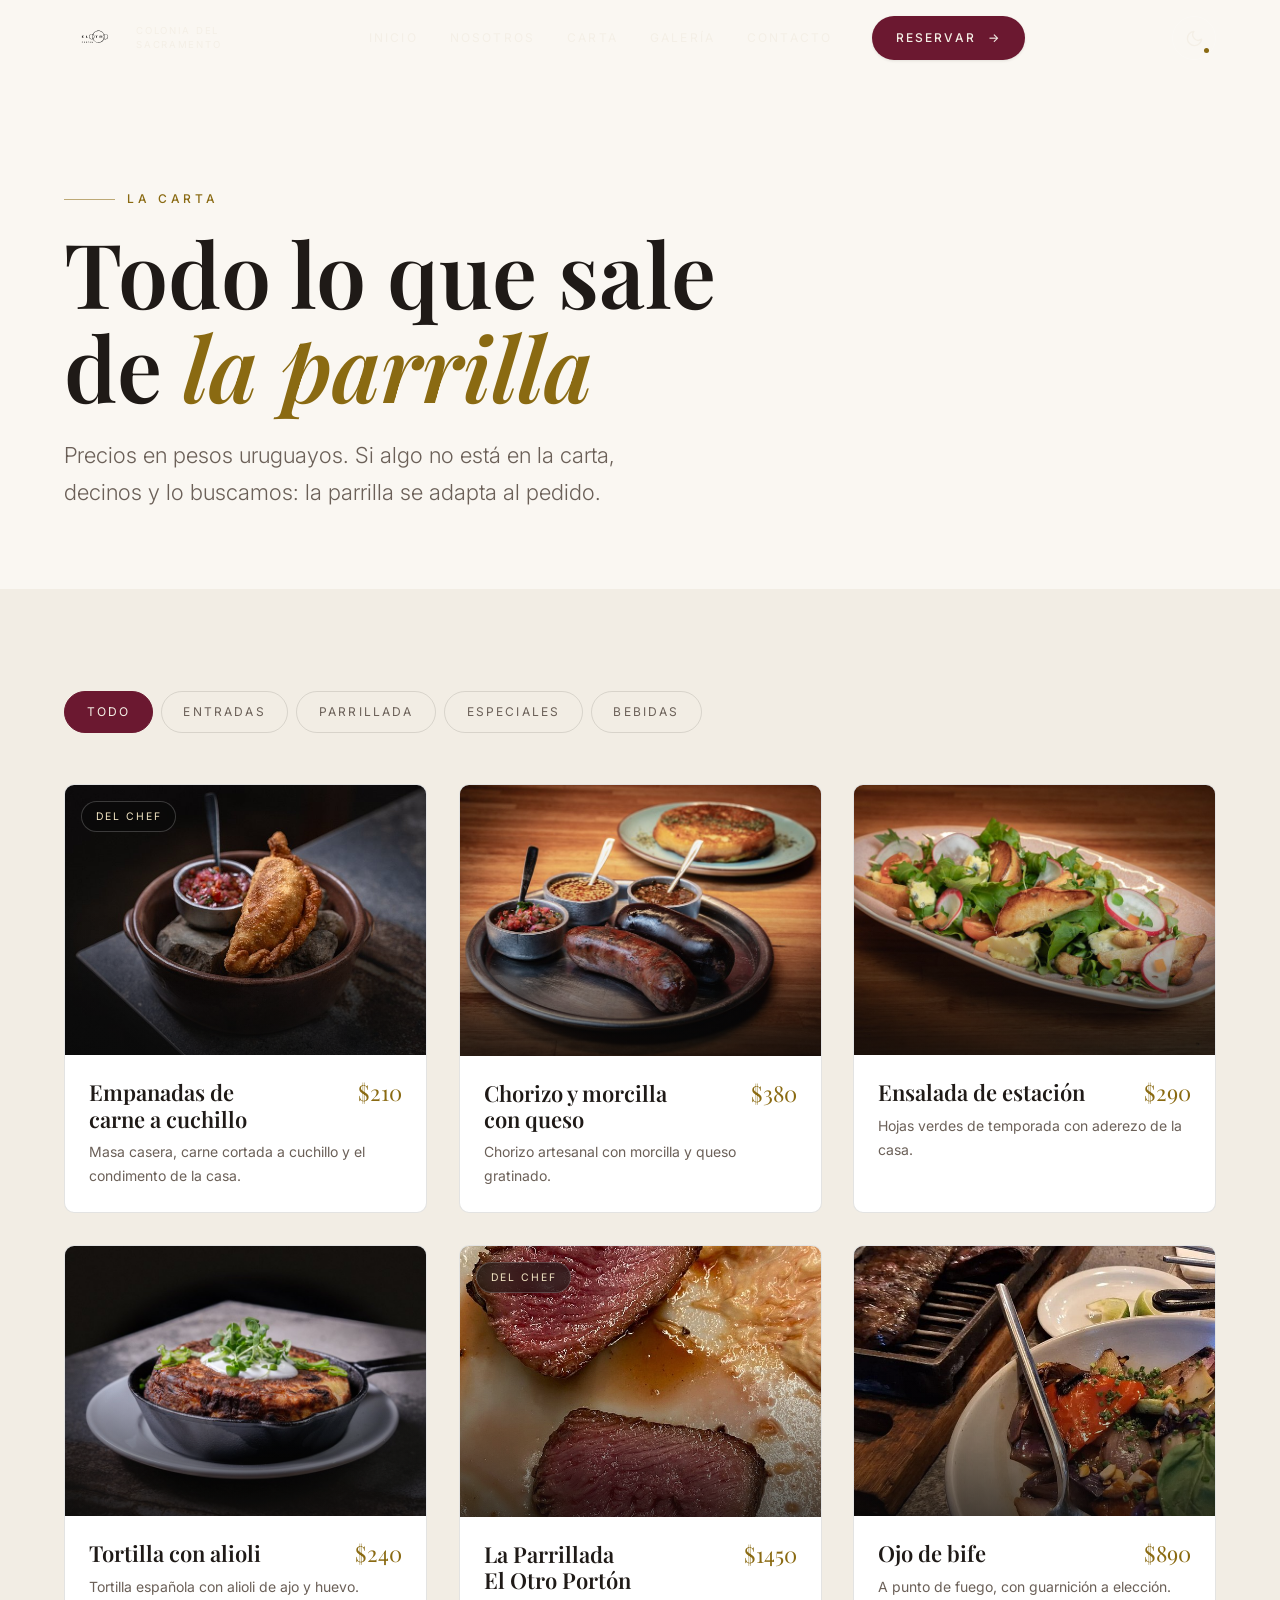
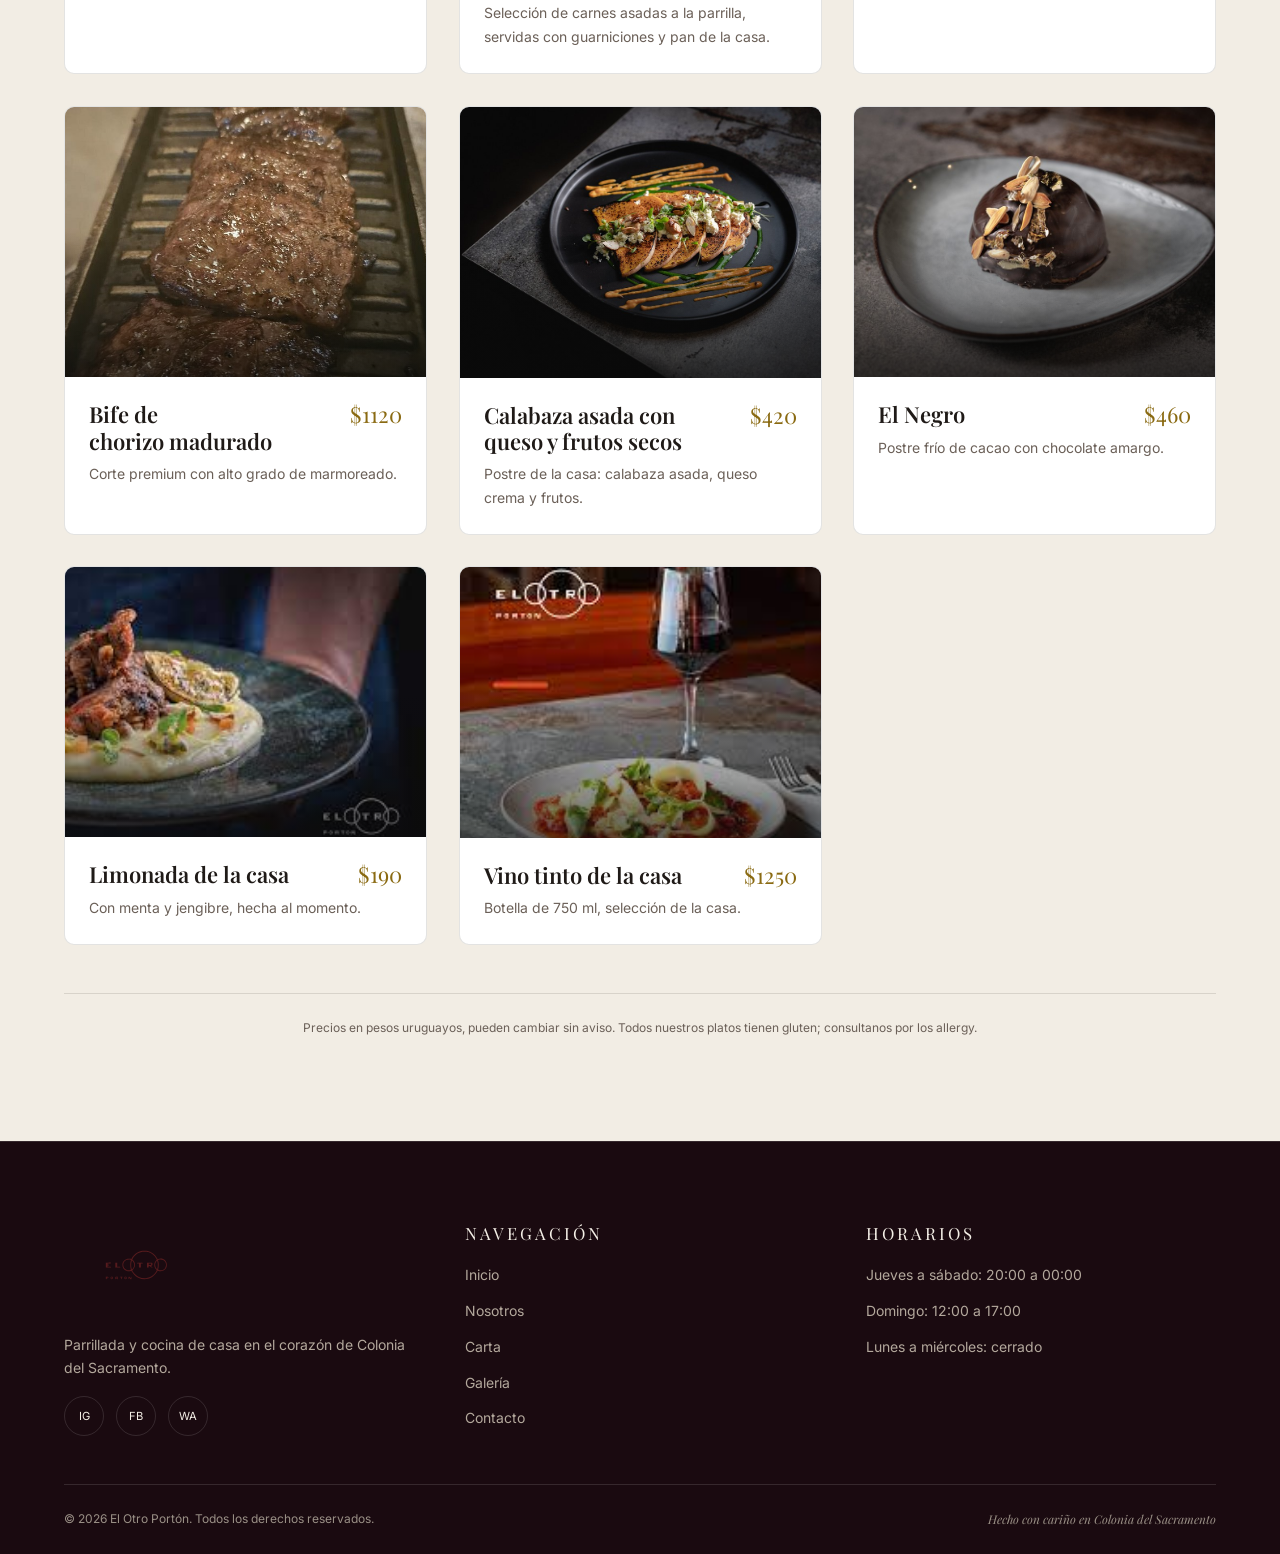
==== carta.html @ 9ac66a7e "Agrega la página de la carta, que los enlaces del sitio iban a buscar Tres lugares del sitio apuntab" ====
<!DOCTYPE html>
<html lang="es">
<head>
  <meta charset="UTF-8">
  <meta name="viewport" content="width=device-width, initial-scale=1.0">

  <title>La carta · El Otro Portón · Parrillada en Colonia del Sacramento</title>
  <meta name="description" content="La carta completa de El Otro Portón: entradas, parrilla, postres y bebidas, con precios en pesos uruguayos.">
  <meta name="theme-color" content="#0a0a0a">

  <!-- Open Graph: cómo se ve el enlace cuando se comparte en redes -->
  <meta property="og:title" content="La carta · El Otro Portón">
  <meta property="og:description" content="La carta completa de la parrilla, con precios.">
  <meta property="og:image" content="assets/img/cabecera.jpg">
  <meta property="og:type" content="restaurant">

  <link rel="icon" href="assets/img/log.svg" type="image/svg+xml">
  <link rel="stylesheet" href="css/main.css">

  <!--
    Se aplica el tema guardado antes de que el navegador pinte nada.
    Si esto corriera más tarde (desde main.js), el visitante vería un
    destello del tema equivocado al cargar.

    Si no hay nada guardado, no se pone atributo: el CSS resuelve el
    tema con prefers-color-scheme, así que funciona igual sin este script.
  -->
  <script>
    (function () {
      try {
        var t = localStorage.getItem("tema");
        if (t === "claro" || t === "oscuro") {
          document.documentElement.dataset.tema = t;
        }
      } catch (e) {
        /* Sin almacenamiento: se usa el tema del sistema. */
      }
    })();
  </script>

  <script>document.documentElement.classList.add("js");</script>
</head>

<body>

  <a class="skip-link" href="#main">Ir al contenido</a>

  <!-- ==========================================================================
       NAVEGACIÓN (js/modules/nav.js)
       ========================================================================== -->
  <header class="nav" id="nav">
    <div class="container nav__inner">

      <a class="nav__brand" href="index.html" aria-label="El Otro Portón, ir al inicio">
        <img class="nav__logo" src="assets/img/log.svg" alt="El Otro Portón">
        <span class="nav__tagline">Colonia del<br>Sacramento</span>
      </a>

      <nav class="nav__links" aria-label="Navegación principal">
        <a class="nav__link" href="index.html#inicio">Inicio</a>
        <a class="nav__link" href="index.html#sobre-nosotros">Nosotros</a>
        <a class="nav__link is-active" href="carta.html" aria-current="page">Carta</a>
        <a class="nav__link" href="index.html#galeria">Galería</a>
        <a class="nav__link" href="index.html#contacto">Contacto</a>
        <a class="btn btn--primary btn--sm nav__cta" href="index.html#reservas">
          Reservar <span class="btn-arrow" aria-hidden="true">→</span>
        </a>
      </nav>

      <div class="nav__acciones">
        <!--
          Botón de tema. Va fuera del <nav> a propósito: funciona incluso
          con el menú de móvil abierto, y así nunca queda atrapado debajo
          del panel que se abre a pantalla completa.
        -->
        <button class="theme-toggle" type="button" data-tema-boton data-estado="oscuro"
                aria-label="Cambiar a modo claro">
          <span class="theme-toggle__icon theme-toggle__icon--sol" aria-hidden="true">
            <svg viewBox="0 0 24 24">
              <circle cx="12" cy="12" r="4.5"/>
              <path d="M12 1.5v2.5M12 20v2.5M22.5 12H20M4 12H1.5M19.4 4.6l-1.8 1.8M6.4 17.6l-1.8 1.8M19.4 19.4l-1.8-1.8M6.4 6.4L4.6 4.6"/>
            </svg>
          </span>
          <span class="theme-toggle__icon theme-toggle__icon--luna" aria-hidden="true">
            <svg viewBox="0 0 24 24">
              <path d="M21 12.8A9 9 0 1 1 11.2 3a7 7 0 0 0 9.8 9.8z"/>
            </svg>
          </span>
          <span class="theme-toggle__auto" aria-hidden="true"></span>
        </button>

        <button class="nav__toggle" type="button" aria-expanded="false" aria-label="Abrir menú">
          <span class="nav__toggle-bar" aria-hidden="true"></span>
          <span class="nav__toggle-bar" aria-hidden="true"></span>
          <span class="nav__toggle-bar" aria-hidden="true"></span>
        </button>
      </div>

    </div>
  </header>

  <main id="main">

    <!-- ==========================================================================
         ENCABEZADO DE LA CARTA
         ========================================================================== -->
    <section class="carta-head">
      <div class="container">
        <span class="eyebrow" data-reveal>La carta</span>
        <h1 class="carta-head__titulo" data-reveal>
          Todo lo que sale de <span class="hl">la parrilla</span>
        </h1>
        <p class="lead" data-reveal>
          Precios en pesos uruguayos. Si algo no está en la carta, decinos y lo
          buscamos: la parrilla se adapta al pedido.
        </p>
      </div>
    </section>

    <!-- ==========================================================================
         LA CARTA
         Los platos los arma js/modules/carta.js desde js/data/menu.js.
         En el HTML no hay ni una tarjeta escrita a mano: agregar un plato es
         agregar un objeto al archivo de datos.
         ========================================================================== -->
    <section class="section section--alt" id="carta">
      <div class="container">

        <div class="carta__toolbar">
          <!-- Los botones de categoría los arma carta.js también, desde los
               grupos de window.MENU. Con la palabra equivocada en
               js/data/menu.js, el filtro quedaría sin botón. -->
          <div class="carta__filters" role="group" aria-label="Filtrar por categoría"></div>
        </div>

        <div class="carta__grid"></div>

        <p class="carta__note">
          Precios en pesos uruguayos, pueden cambiar sin aviso. Todos nuestros
          platos tienen gluten; consultanos por los allergy.
        </p>

      </div>
    </section>

  </main>

  <!-- ==========================================================================
       FOOTER
       ========================================================================== -->
  <footer class="footer">
    <div class="container">
      <div class="footer__top">

        <div class="footer__brand-col">
          <img class="footer__logo" src="assets/img/log.svg" alt="El Otro Portón">
          <p class="card-text">
            Parrillada y cocina de casa en el corazón de Colonia del Sacramento.
          </p>
          <div class="socials">
            <a class="social" href="#" aria-label="Instagram">IG</a>
            <a class="social" href="#" aria-label="Facebook">FB</a>
            <a class="social" href="#" aria-label="WhatsApp">WA</a>
          </div>
        </div>

        <div>
          <p class="footer__title">Navegación</p>
          <ul class="footer__list" style="margin-top: 1rem;">
            <li><a href="index.html#inicio">Inicio</a></li>
            <li><a href="index.html#sobre-nosotros">Nosotros</a></li>
            <li><a href="carta.html">Carta</a></li>
            <li><a href="index.html#galeria">Galería</a></li>
            <li><a href="index.html#contacto">Contacto</a></li>
          </ul>
        </div>

        <div>
          <p class="footer__title">Horarios</p>
          <ul class="footer__list" style="margin-top: 1rem;">
            <li>Jueves a sábado: 20:00 a 00:00</li>
            <li>Domingo: 12:00 a 17:00</li>
            <li>Lunes a miércoles: cerrado</li>
          </ul>
        </div>

      </div>

      <div class="footer__bottom">
        <p>© <span id="year">2025</span> El Otro Portón. Todos los derechos reservados.</p>
        <p class="footer__made">Hecho con cariño en Colonia del Sacramento</p>
      </div>
    </div>
  </footer>

  <button class="to-top" type="button" aria-label="Volver arriba">↑</button>

  <!-- ==========================================================================
       SCRIPTS
       El orden importa: los datos se cargan antes que main.js porque
       carta.js necesita window.MENU.
       ========================================================================== -->
  <script src="js/data/menu.js"></script>

  <script type="module" src="js/main.js"></script>

  <script>
    // Año del copyright actualizado solo
    document.getElementById("year").textContent = new Date().getFullYear();
  </script>

</body>
</html>
---- css/main.css ----
/* ==========================================================================
   EL OTRO PORTÓN — main.css
   --------------------------------------------------------------------------
   Hoja de estilos principal. No escribe reglas: solo importa las capas.
   Eso permite recargar UNA sola hoja y mantener el orden de cascada
   explícito y predecible.

   ARQUITECTURA EN 4 CAPAS (el orden importa: cada capa puede usar la anterior)

     1. BASE       → tokens, reset, tipografía. Sin clases del proyecto.
     2. UTILS      → helpers sin semántica (contenedor, grid, reveal).
     3. COMPONENTS→ piezas reutilizables (botón, tarjeta, nav, animación).
     4. LAYOUT     → secciones concretas que componen los componentes.

   BUENA PRÁCTICA: si algo se repite en más de dos secciones, debería
   estar en COMPONENTS, no en LAYOUT.
   ========================================================================== */

/* ---------- CAPA 1 · BASE ---------- */
@import "base/tokens.css";
@import "base/reset.css";
@import "base/typography.css";

/* ---------- CAPA 2 · UTILIDADES ---------- */
@import "utils/helpers.css";

/* ---------- CAPA 3 · COMPONENTES ---------- */
@import "components/preloader.css";
@import "components/nav.css";
@import "components/buttons.css";
@import "components/cards.css";
@import "components/animations.css";
@import "components/theme-toggle.css";

/* ---------- CAPA 4 · LAYOUT DE SECCIONES ---------- */
@import "layout/hero.css";
@import "layout/about.css";
@import "layout/transicion.css";
@import "layout/carta.css";
@import "layout/galeria.css";
@import "layout/contacto.css";
@import "layout/footer.css";
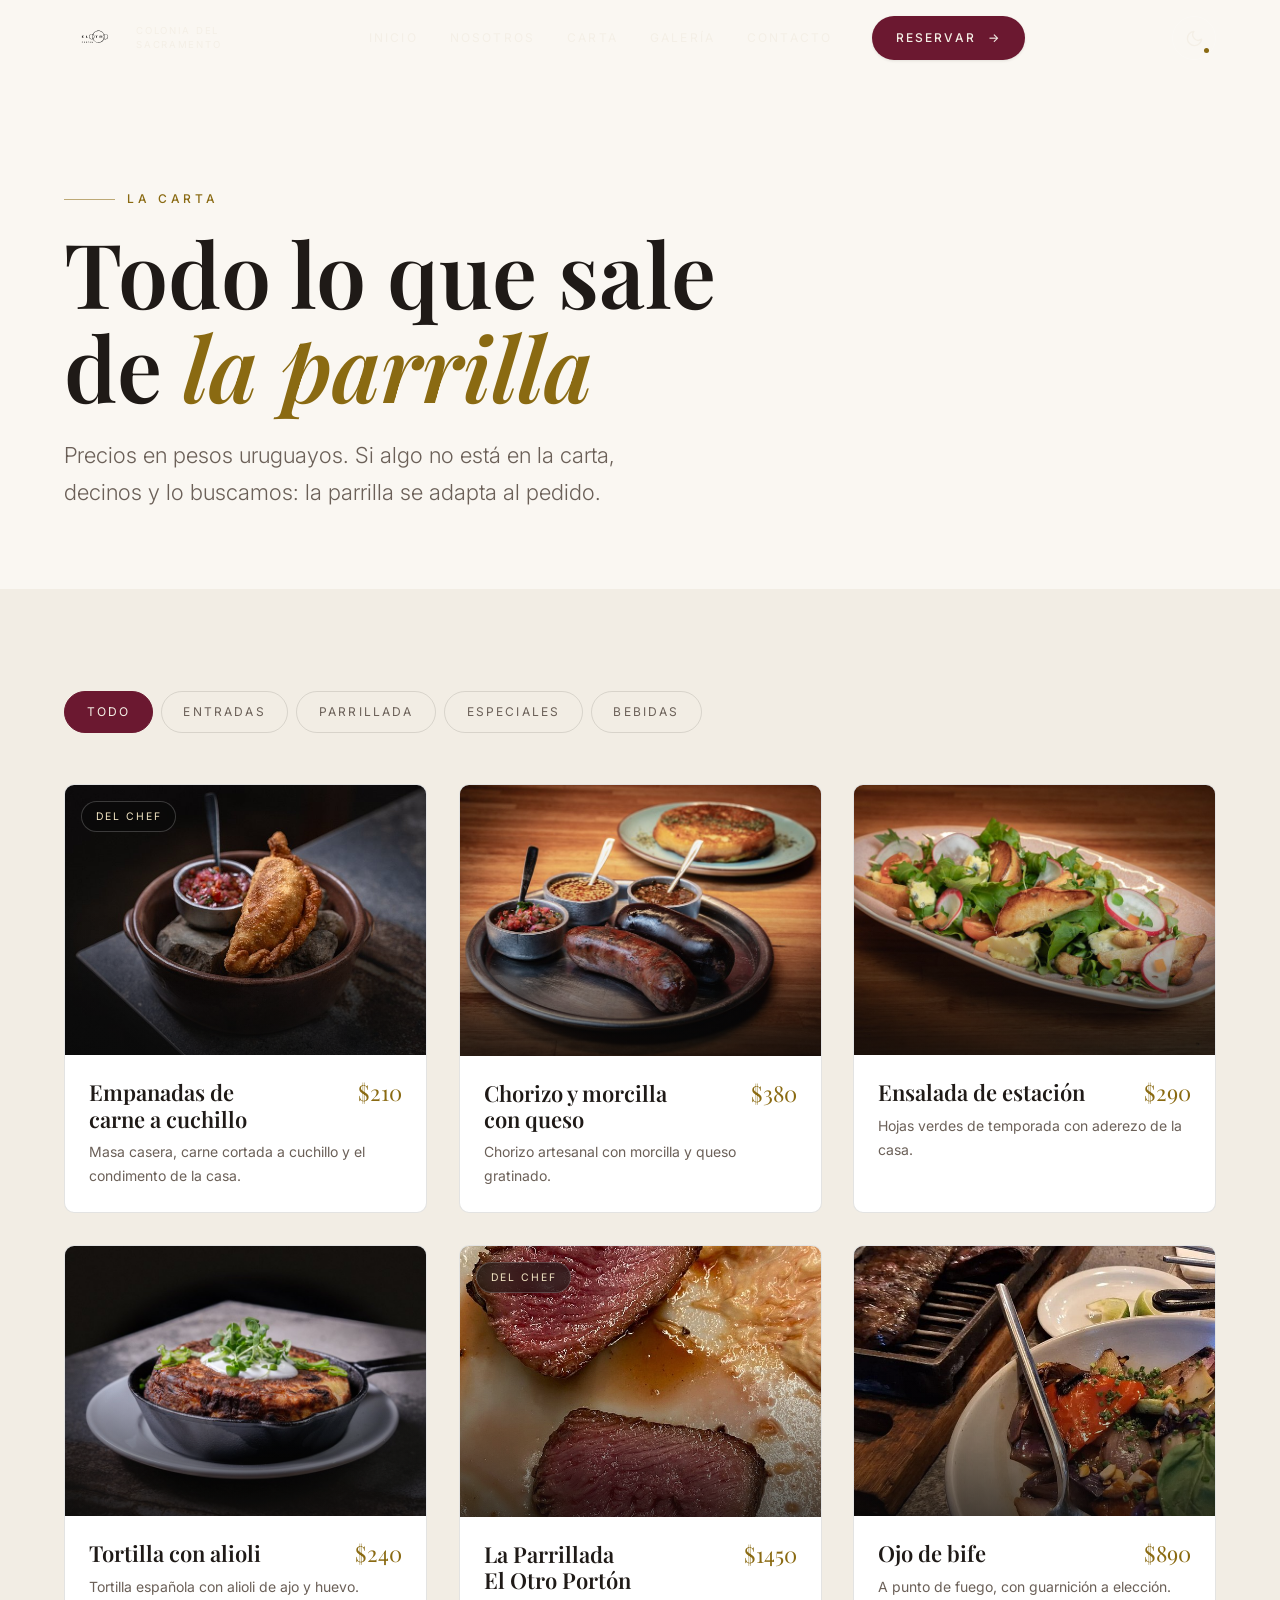
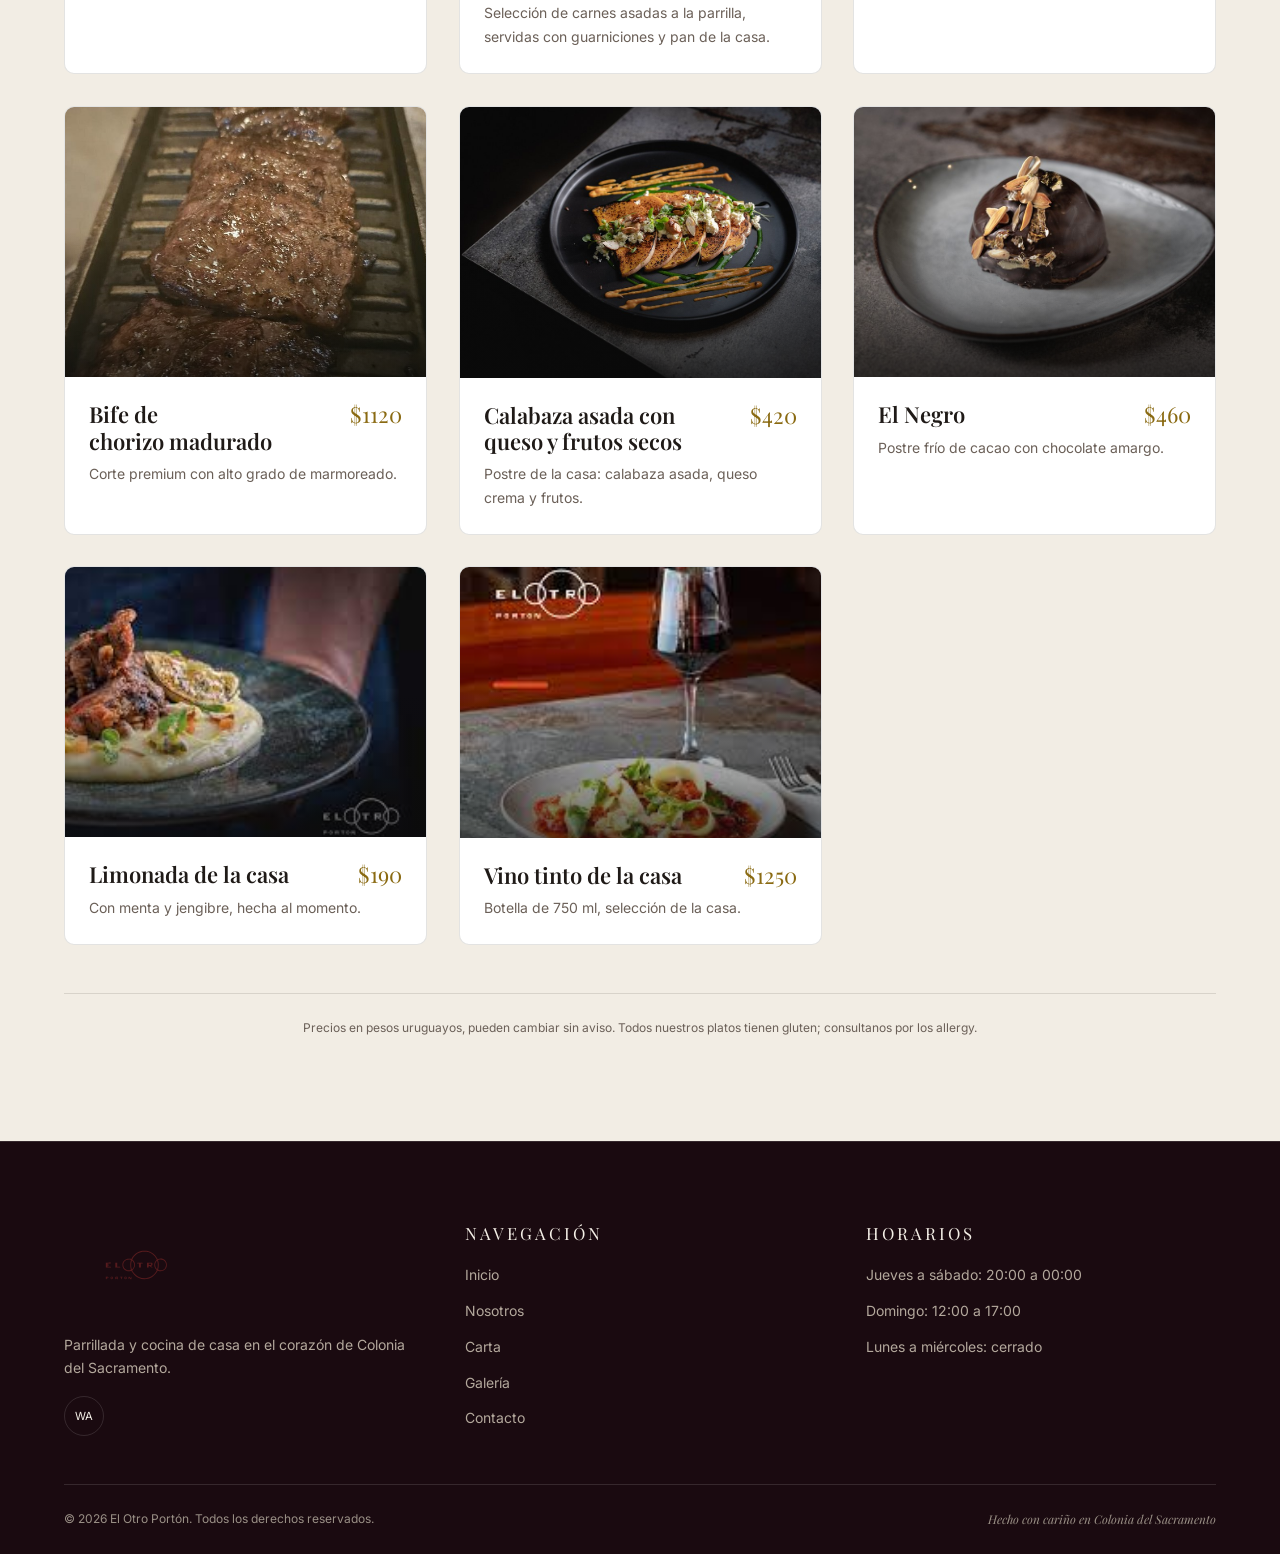
==== commit a71ece83: "Manda las reservas por WhatsApp en vez de perderlas El formulario decía "recibimos tu pedido de rese" ====
--- a/carta.html
+++ b/carta.html
@@ -158,9 +158,9 @@
             Parrillada y cocina de casa en el corazón de Colonia del Sacramento.
           </p>
           <div class="socials">
-            <a class="social" href="#" aria-label="Instagram">IG</a>
-            <a class="social" href="#" aria-label="Facebook">FB</a>
-            <a class="social" href="#" aria-label="WhatsApp">WA</a>
+            <a class="social" data-red="instagram" href="#" aria-label="Instagram">IG</a>
+            <a class="social" data-red="facebook" href="#" aria-label="Facebook">FB</a>
+            <a class="social" data-red="whatsapp" href="#" aria-label="WhatsApp">WA</a>
           </div>
         </div>
 
@@ -201,6 +201,7 @@
        carta.js necesita window.MENU.
        ========================================================================== -->
   <script src="js/data/menu.js"></script>
+  <script src="js/data/restaurante.js"></script>
 
   <script type="module" src="js/main.js"></script>
 
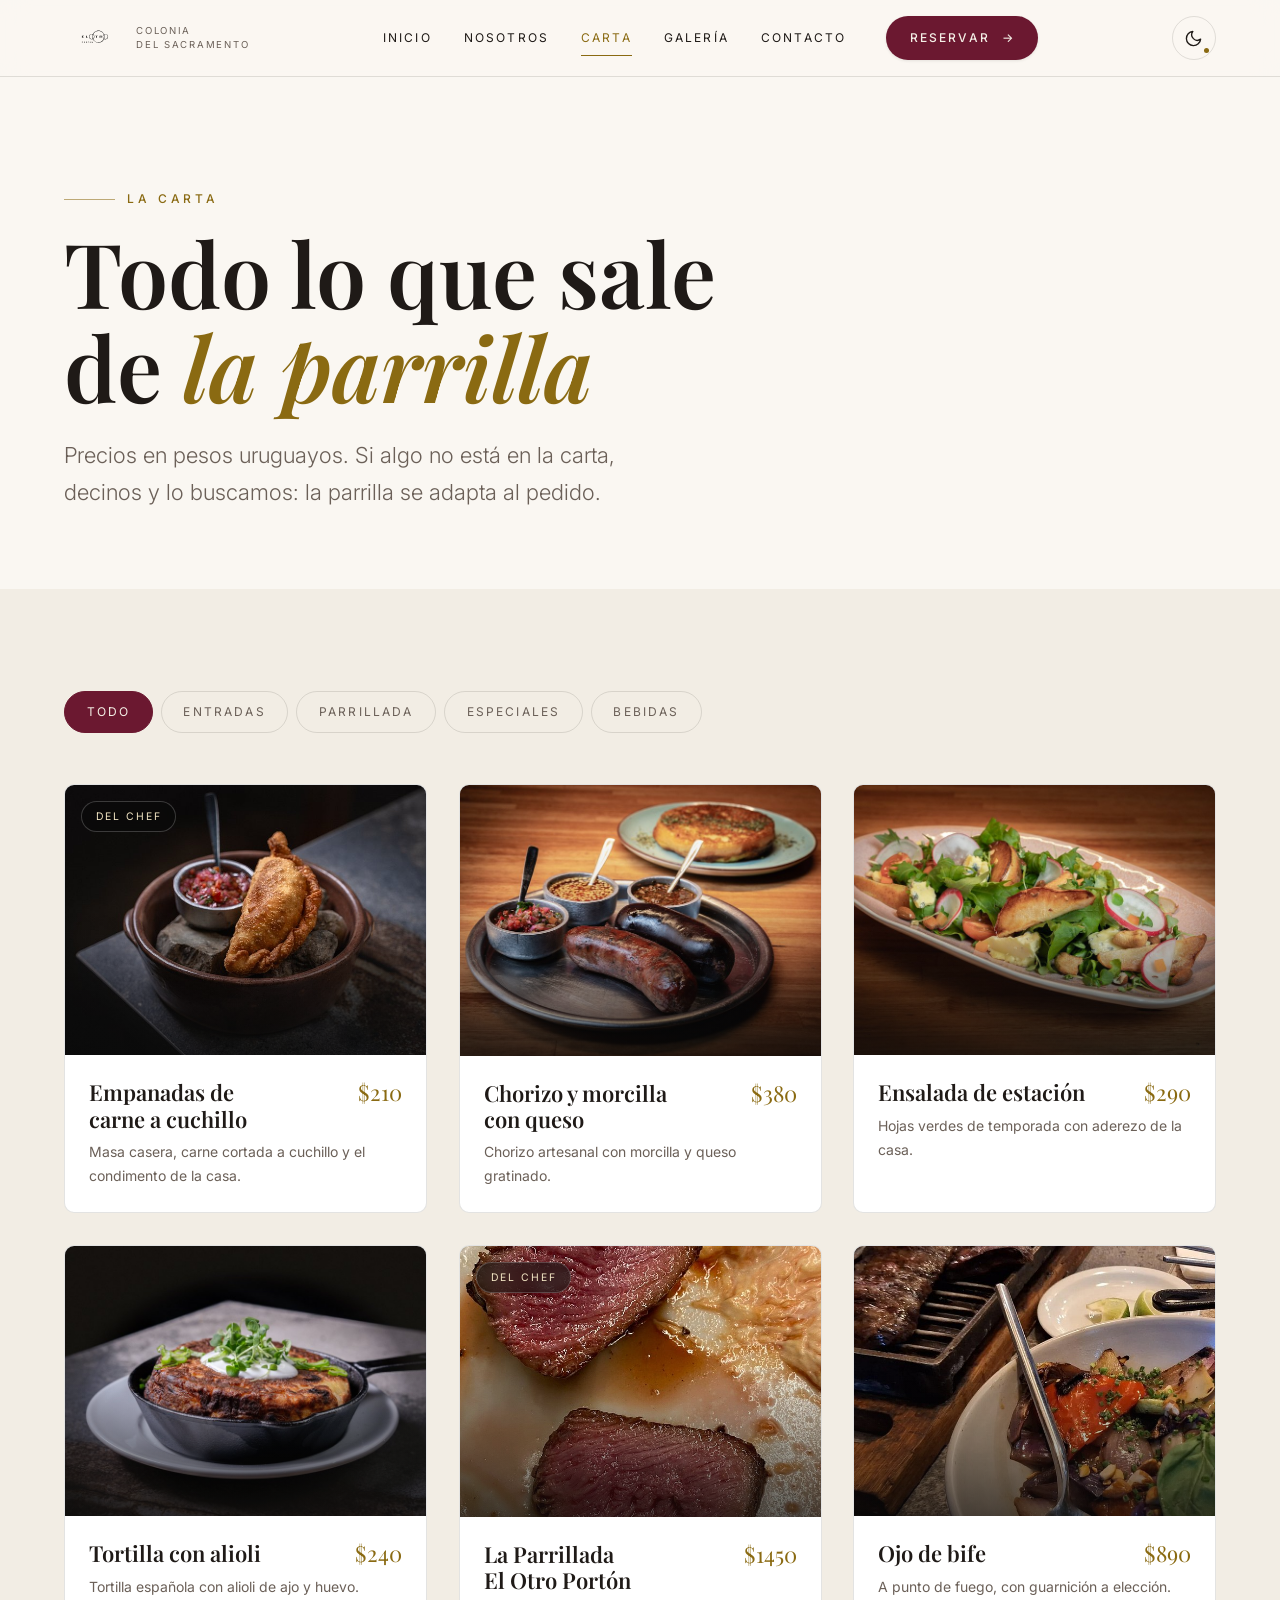
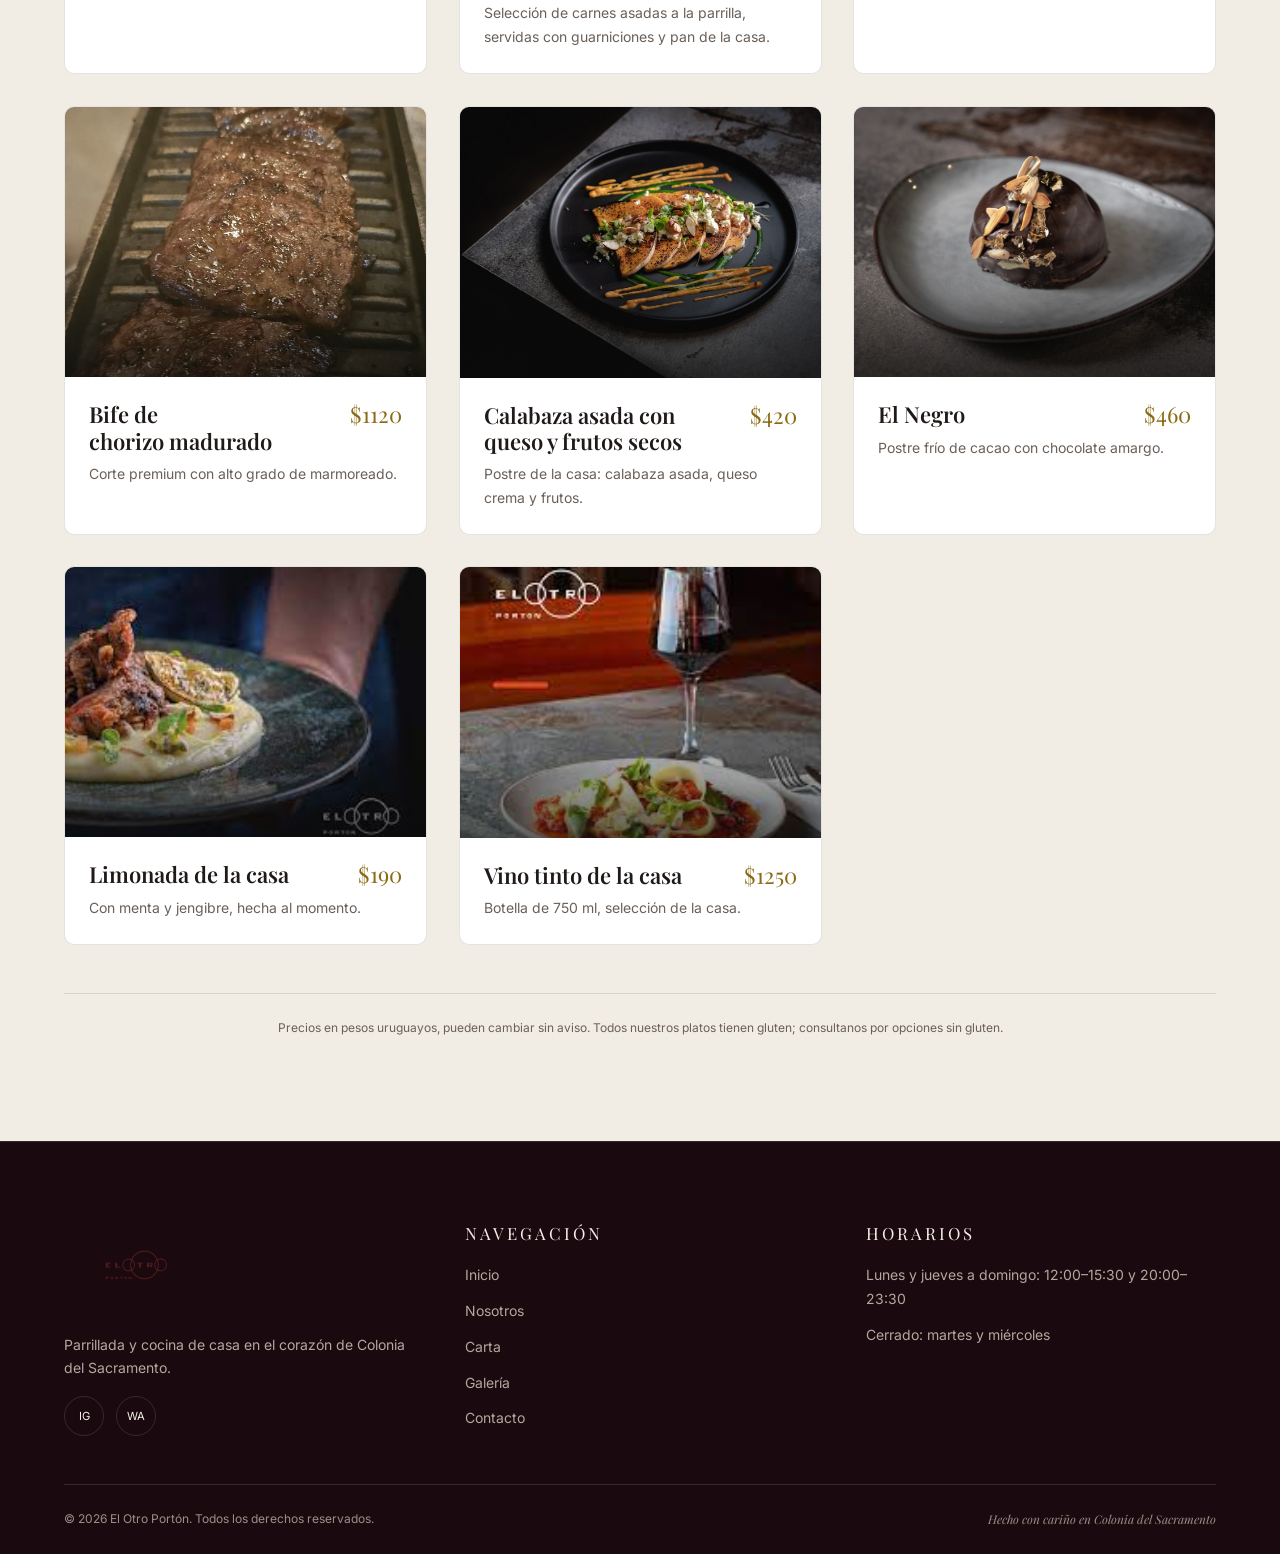
==== commit beb31f2a: "Pulir sitio para El Otro Portón: datos reales, accesibilidad y freelos visuales" ====
--- a/carta.html
+++ b/carta.html
@@ -48,12 +48,12 @@
   <!-- ==========================================================================
        NAVEGACIÓN (js/modules/nav.js)
        ========================================================================== -->
-  <header class="nav" id="nav">
+  <header class="nav nav--solid" id="nav">
     <div class="container nav__inner">
 
       <a class="nav__brand" href="index.html" aria-label="El Otro Portón, ir al inicio">
         <img class="nav__logo" src="assets/img/log.svg" alt="El Otro Portón">
-        <span class="nav__tagline">Colonia del<br>Sacramento</span>
+        <span class="nav__tagline">Colonia<br>del Sacramento</span>
       </a>
 
       <nav class="nav__links" aria-label="Navegación principal">
@@ -137,7 +137,7 @@
 
         <p class="carta__note">
           Precios en pesos uruguayos, pueden cambiar sin aviso. Todos nuestros
-          platos tienen gluten; consultanos por los allergy.
+          platos tienen gluten; consultanos por opciones sin gluten.
         </p>
 
       </div>
@@ -178,9 +178,8 @@
         <div>
           <p class="footer__title">Horarios</p>
           <ul class="footer__list" style="margin-top: 1rem;">
-            <li>Jueves a sábado: 20:00 a 00:00</li>
-            <li>Domingo: 12:00 a 17:00</li>
-            <li>Lunes a miércoles: cerrado</li>
+            <li>Lunes y jueves a domingo: 12:00–15:30 y 20:00–23:30</li>
+            <li>Cerrado: martes y miércoles</li>
           </ul>
         </div>
 
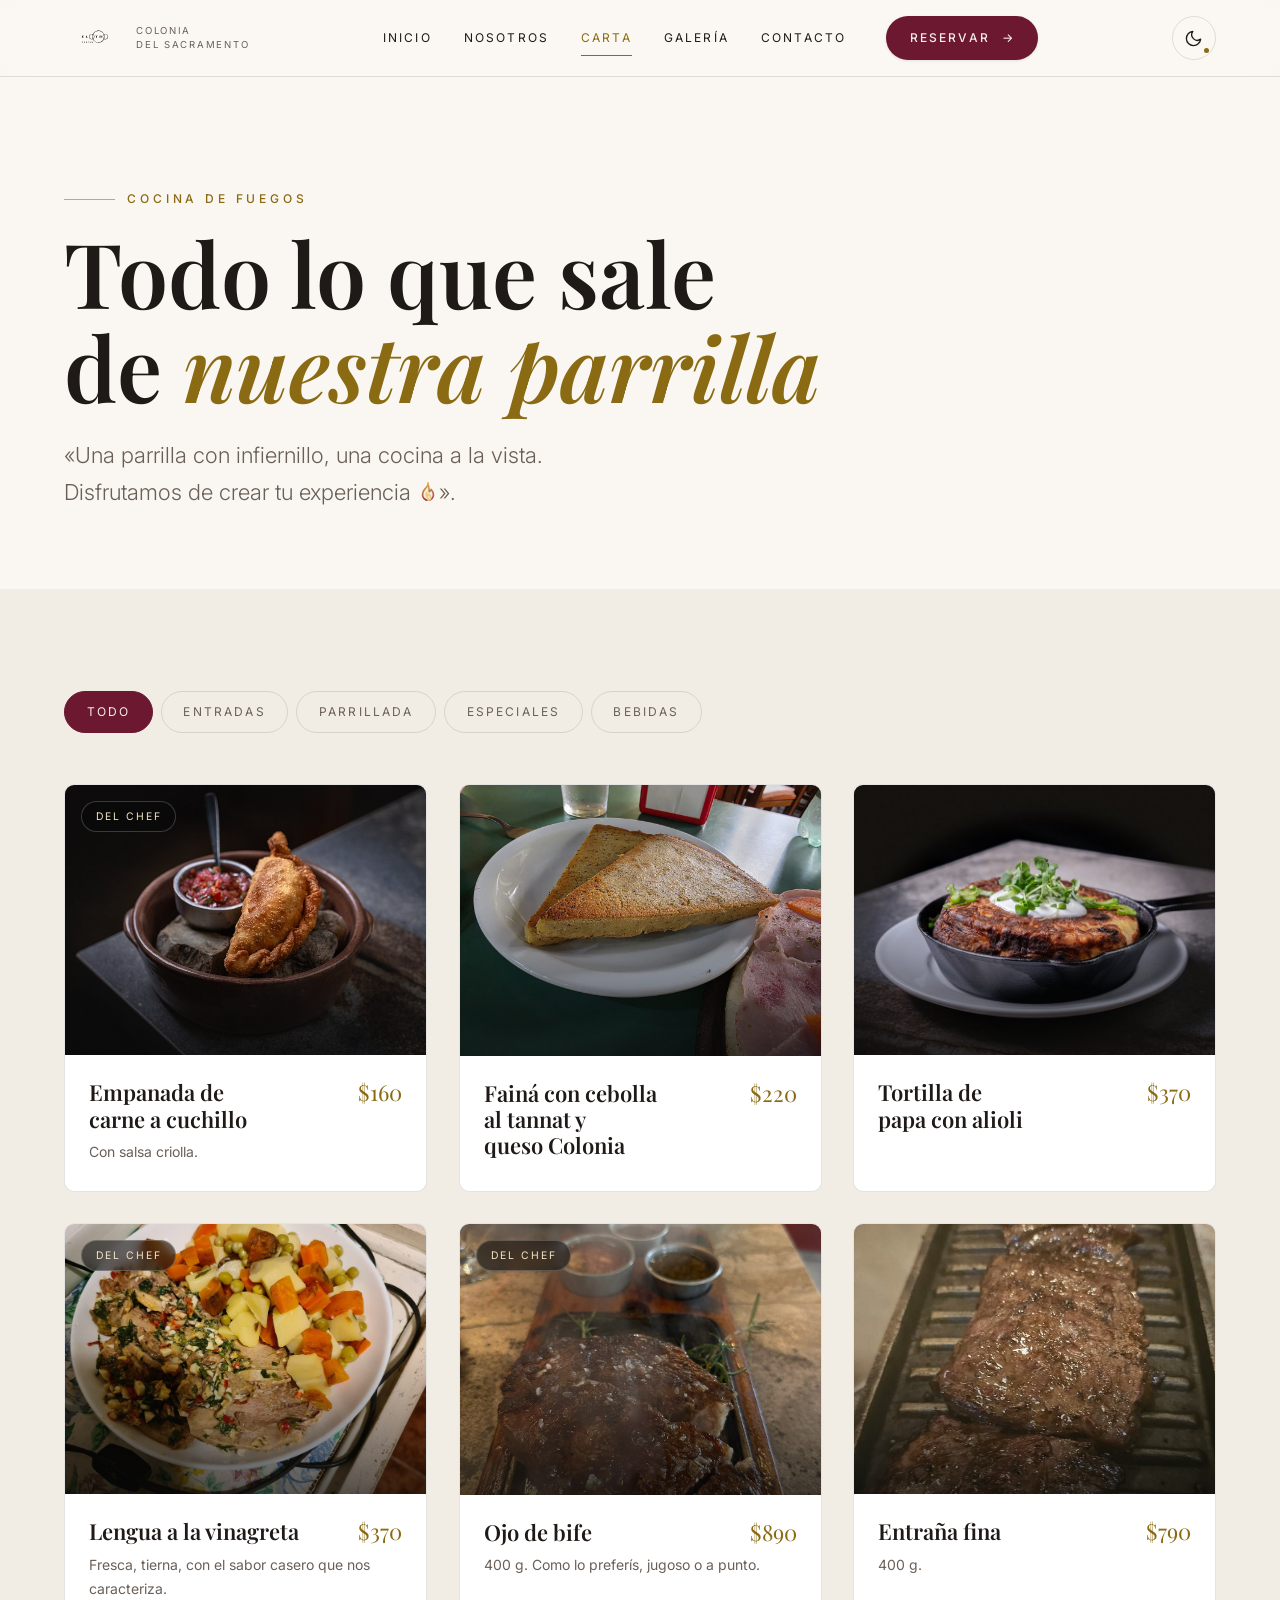
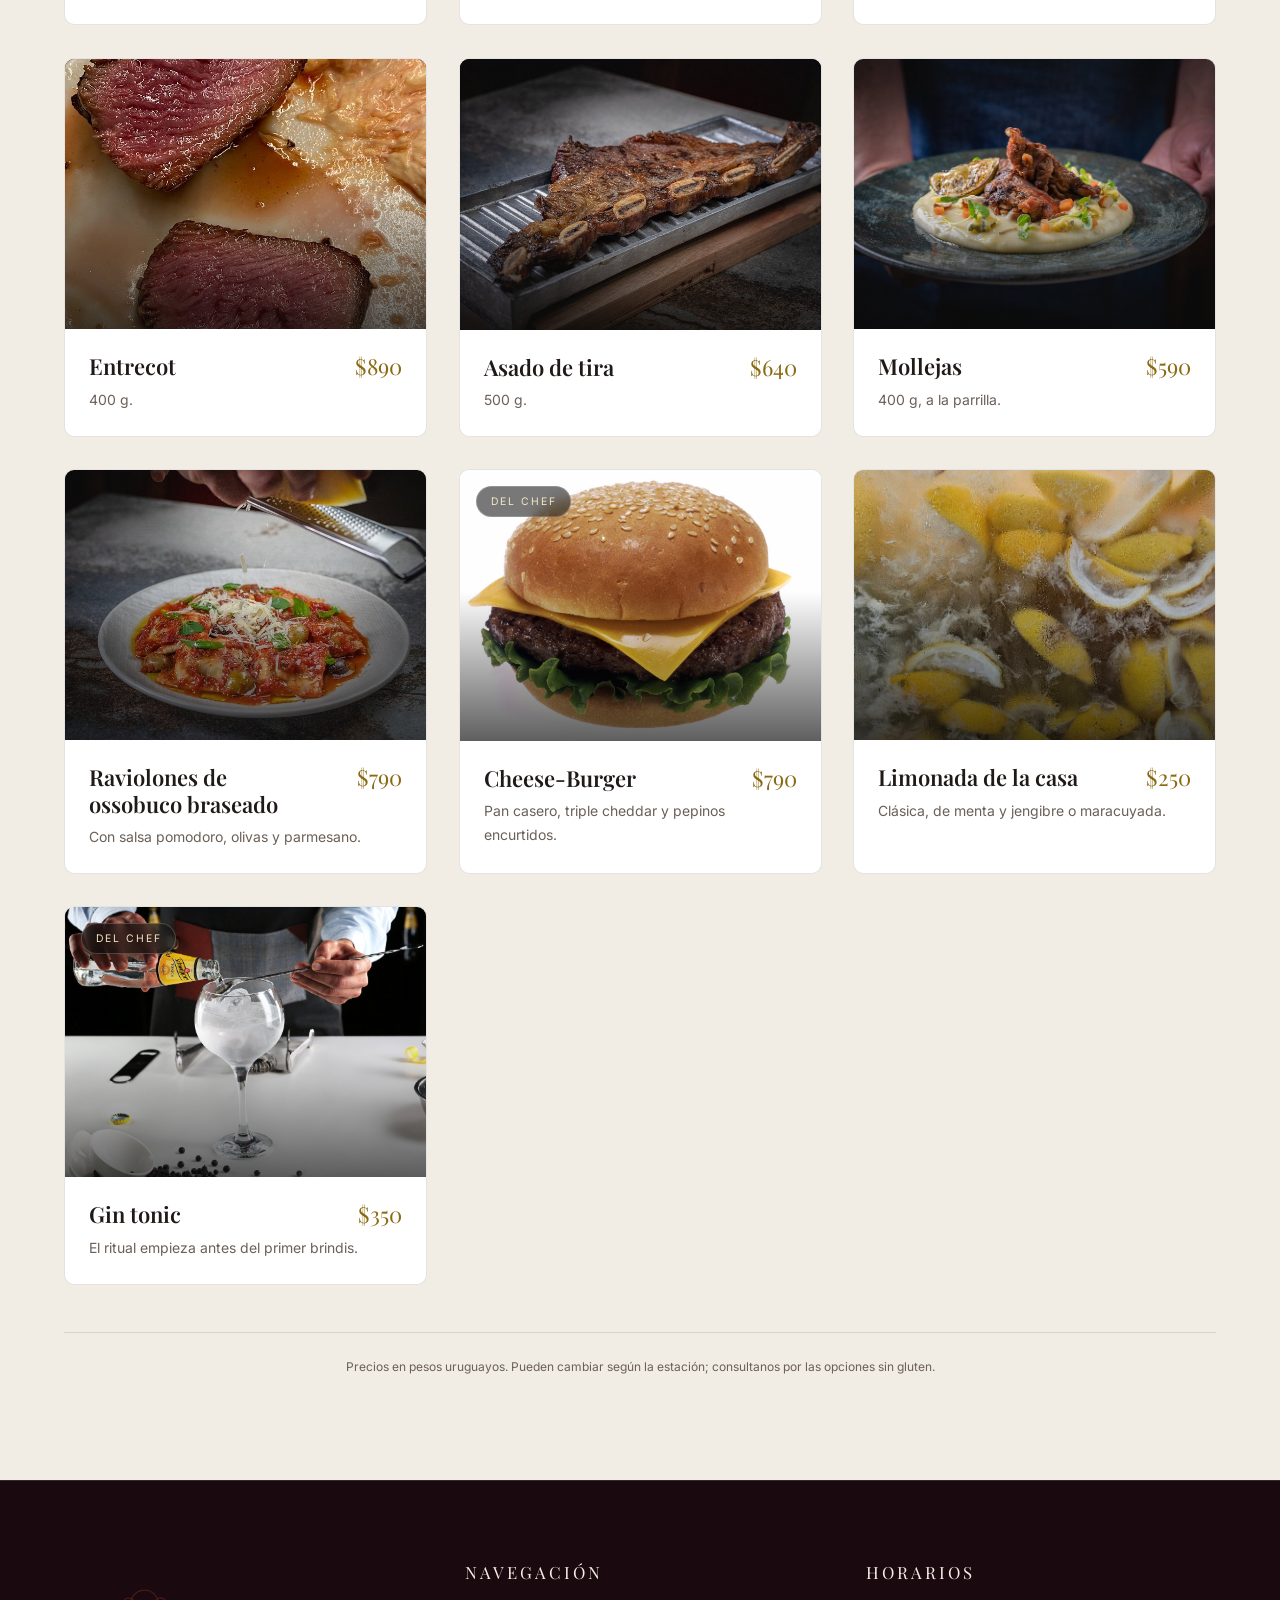
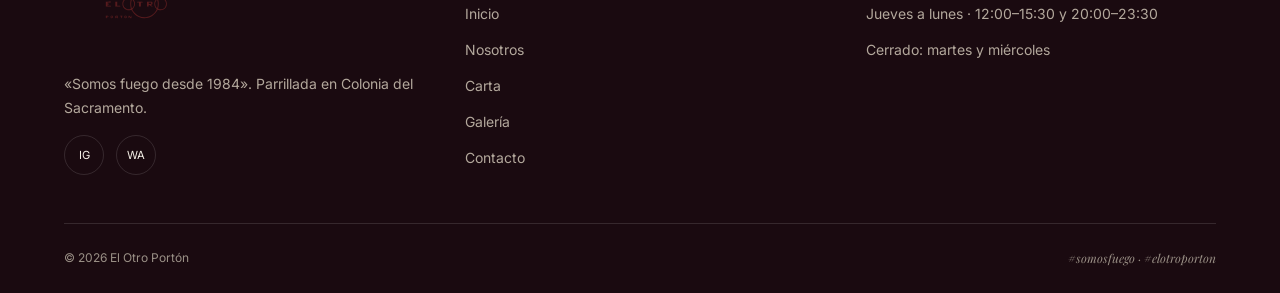
==== commit 947aac66: "Pule El Otro Portón: eslogan, llama SVG con degradado, fotos reales y textos documentados - Eslogan " ====
--- a/carta.html
+++ b/carta.html
@@ -4,13 +4,13 @@
   <meta charset="UTF-8">
   <meta name="viewport" content="width=device-width, initial-scale=1.0">
 
-  <title>La carta · El Otro Portón · Parrillada en Colonia del Sacramento</title>
-  <meta name="description" content="La carta completa de El Otro Portón: entradas, parrilla, postres y bebidas, con precios en pesos uruguayos.">
+  <title>La carta · El Otro Portón · Cocina de fuegos en Colonia</title>
+  <meta name="description" content="Carnes de nuestra parrilla con infiernillo, criolla y chimichurri de la casa. Platos de estación en El Otro Portón, Colonia del Sacramento.">
   <meta name="theme-color" content="#0a0a0a">
 
   <!-- Open Graph: cómo se ve el enlace cuando se comparte en redes -->
   <meta property="og:title" content="La carta · El Otro Portón">
-  <meta property="og:description" content="La carta completa de la parrilla, con precios.">
+  <meta property="og:description" content="«Nuestra parrilla destaca por las carnes, acompañadas de criolla y chimichurri especiales de la casa».">
   <meta property="og:image" content="assets/img/cabecera.jpg">
   <meta property="og:type" content="restaurant">
 
@@ -106,13 +106,14 @@
          ========================================================================== -->
     <section class="carta-head">
       <div class="container">
-        <span class="eyebrow" data-reveal>La carta</span>
+        <span class="eyebrow" data-reveal>Cocina de fuegos</span>
         <h1 class="carta-head__titulo" data-reveal>
-          Todo lo que sale de <span class="hl">la parrilla</span>
+          Todo lo que sale de <span class="hl">nuestra parrilla</span>
         </h1>
         <p class="lead" data-reveal>
-          Precios en pesos uruguayos. Si algo no está en la carta, decinos y lo
-          buscamos: la parrilla se adapta al pedido.
+          «Una parrilla con infiernillo, una cocina a la vista. Disfrutamos de crear tu
+          experiencia <svg class="flame-icon" viewBox="0 0 24 24" aria-hidden="true" focusable="false">
+            <defs><linearGradient id="flame-grad" x1="0" y1="0" x2="0" y2="1"><stop offset="0" style="stop-color: var(--c-oro-400)"/><stop offset="1" style="stop-color: var(--c-vino-400)"/></linearGradient></defs><path d="M12 2c.6 3.4-1.7 4.8-3.3 6.6C7 10.5 6 12.3 6 15a6 6 0 0 0 12 0c0-2.6-1.2-4.4-2.6-6-.3 1.5-1.2 2.3-2.1 2.6.4-3.4-1-6.1-1.3-9.6z" style="fill: var(--c-oro-500); fill-opacity: .12; stroke: url(#flame-grad)"/><path d="M12 21a3 3 0 0 0 3-3c0-1.6-1.1-2.6-1.8-3.4-.3.9-.9 1.3-1.5 1.5-.1-1.5-.8-2.5-1.3-3.1-.2.8-.4 1.6-.4 2.5a3 3 0 0 0 2 3z" style="fill: none; stroke: var(--c-oro-300)"/></svg>».
         </p>
       </div>
     </section>
@@ -136,8 +137,8 @@
         <div class="carta__grid"></div>
 
         <p class="carta__note">
-          Precios en pesos uruguayos, pueden cambiar sin aviso. Todos nuestros
-          platos tienen gluten; consultanos por opciones sin gluten.
+          Precios en pesos uruguayos. Pueden cambiar según la estación; consultanos
+          por las opciones sin gluten.
         </p>
 
       </div>
@@ -155,7 +156,7 @@
         <div class="footer__brand-col">
           <img class="footer__logo" src="assets/img/log.svg" alt="El Otro Portón">
           <p class="card-text">
-            Parrillada y cocina de casa en el corazón de Colonia del Sacramento.
+            «Somos fuego desde 1984». Parrillada en Colonia del Sacramento.
           </p>
           <div class="socials">
             <a class="social" data-red="instagram" href="#" aria-label="Instagram">IG</a>
@@ -178,7 +179,7 @@
         <div>
           <p class="footer__title">Horarios</p>
           <ul class="footer__list" style="margin-top: 1rem;">
-            <li>Lunes y jueves a domingo: 12:00–15:30 y 20:00–23:30</li>
+            <li>Jueves a lunes · 12:00–15:30 y 20:00–23:30</li>
             <li>Cerrado: martes y miércoles</li>
           </ul>
         </div>
@@ -186,8 +187,8 @@
       </div>
 
       <div class="footer__bottom">
-        <p>© <span id="year">2025</span> El Otro Portón. Todos los derechos reservados.</p>
-        <p class="footer__made">Hecho con cariño en Colonia del Sacramento</p>
+        <p>© <span id="year">2026</span> El Otro Portón</p>
+        <p class="footer__made">#somosfuego · #elotroporton</p>
       </div>
     </div>
   </footer>
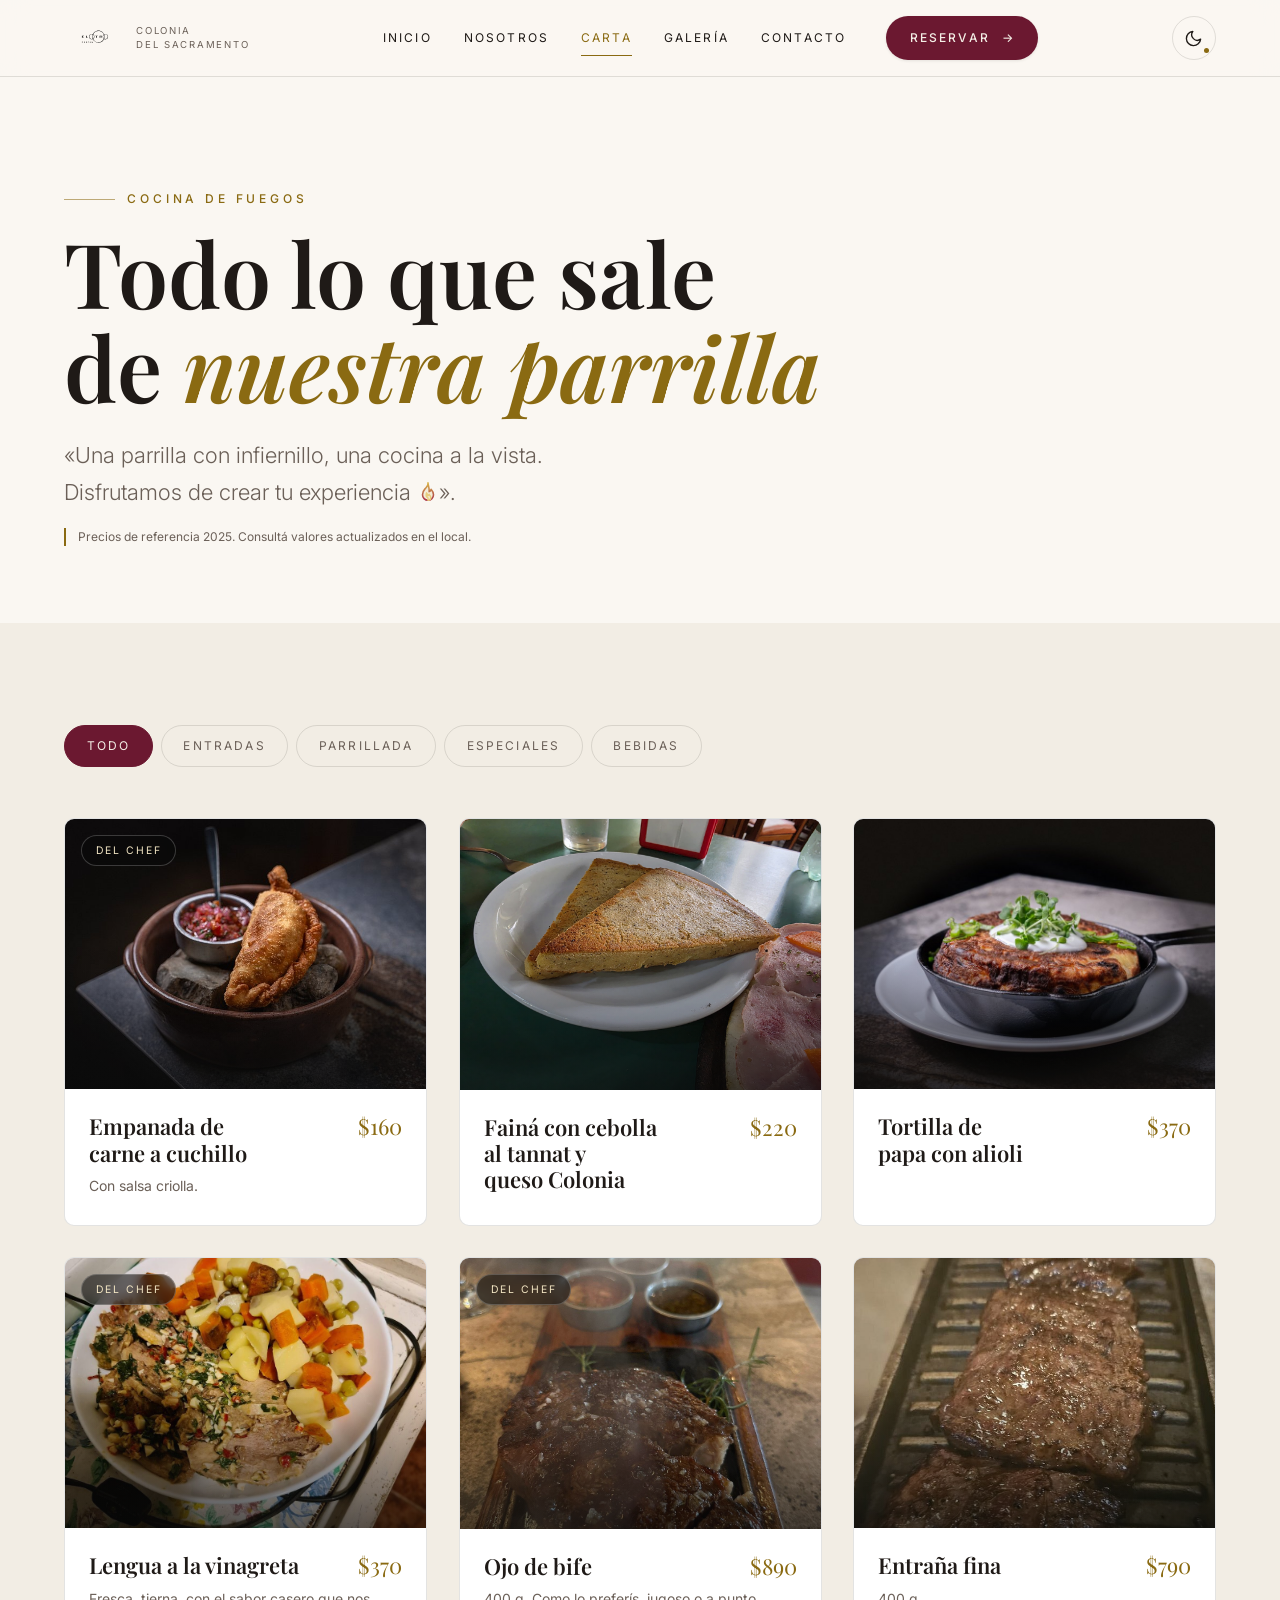
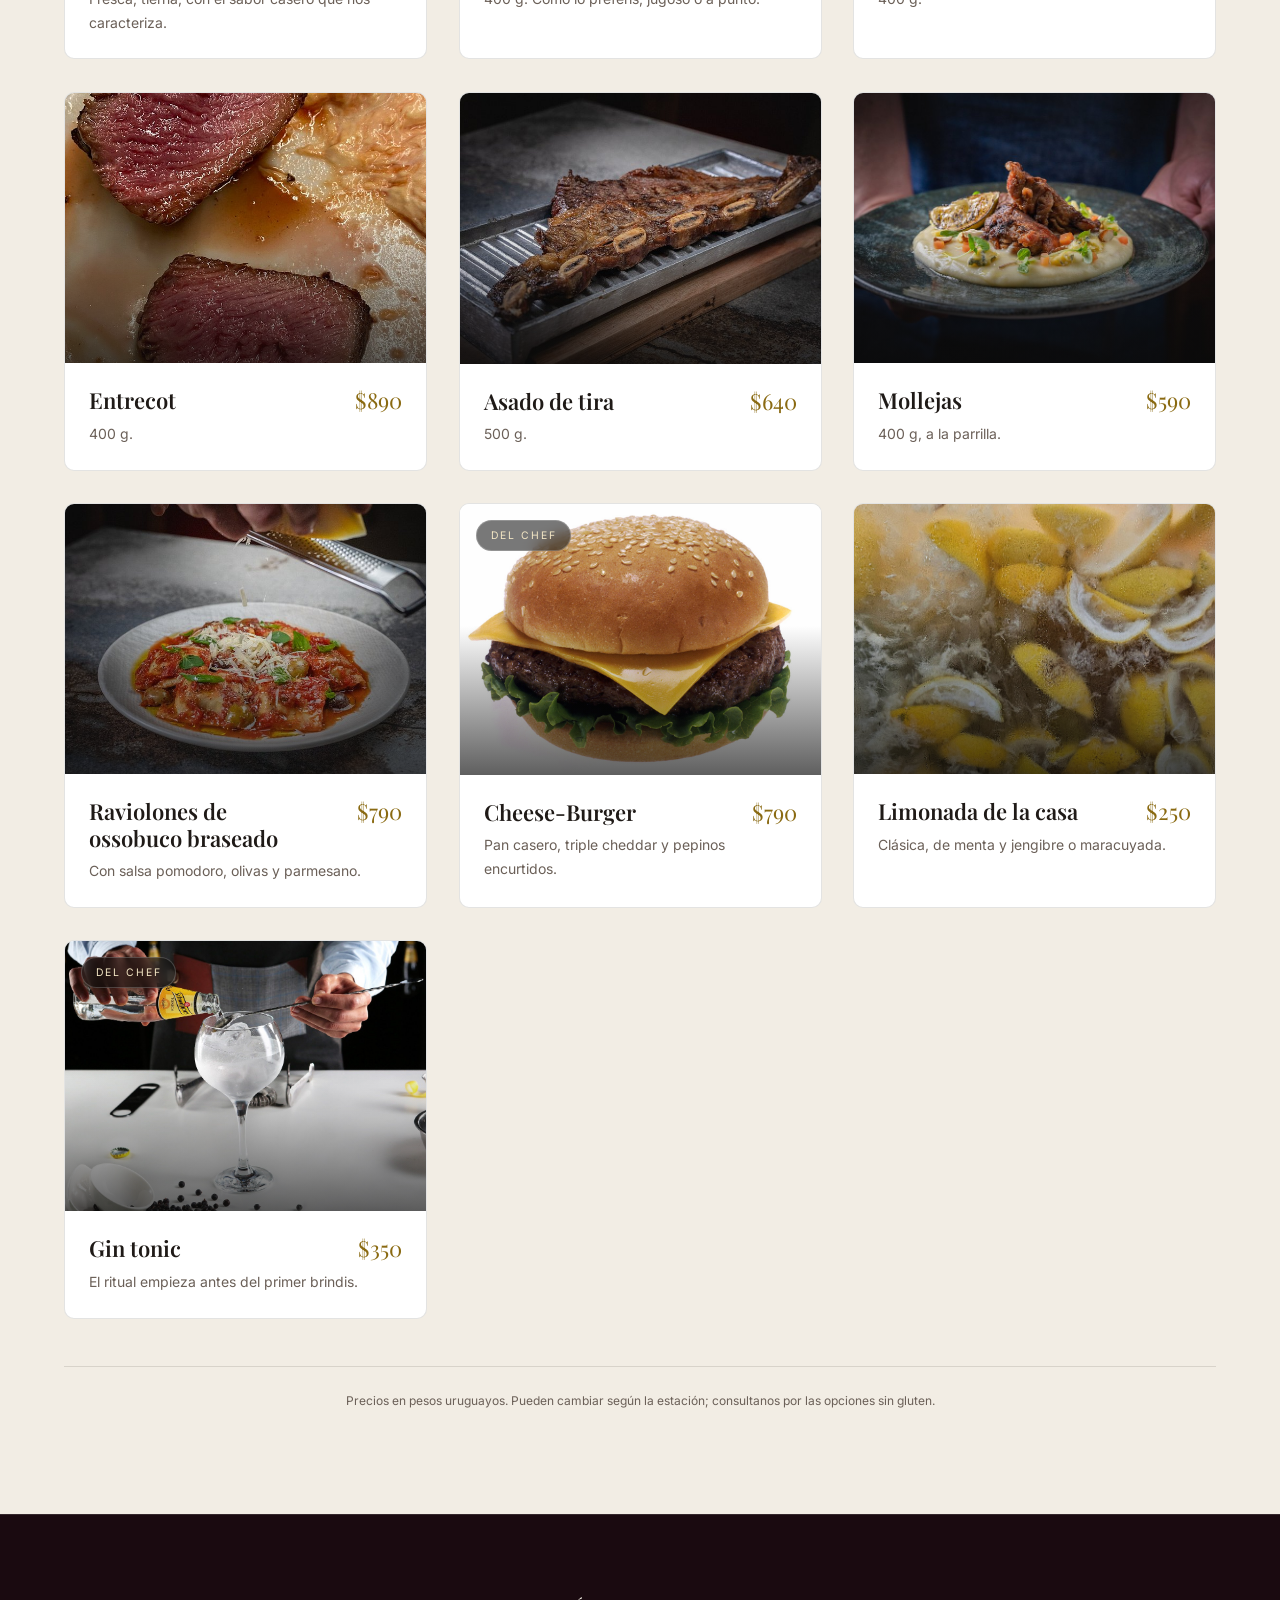
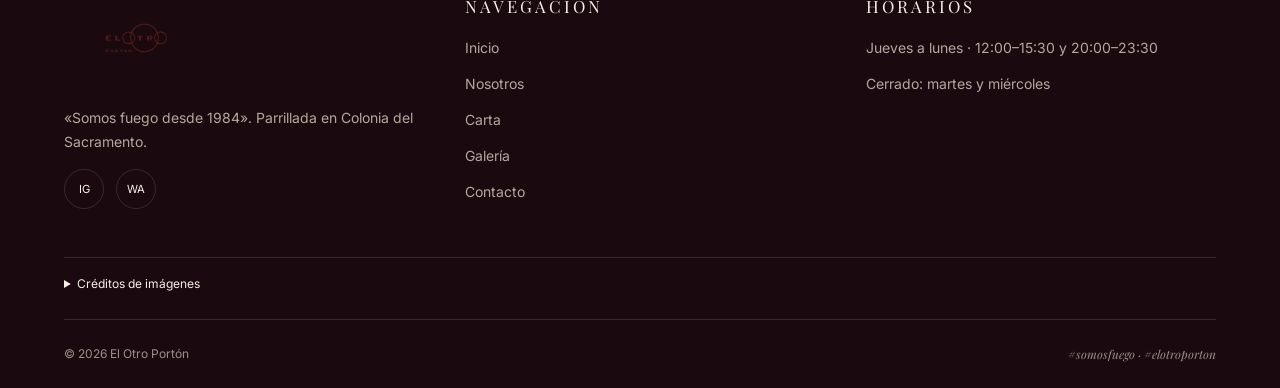
==== commit 9c084e9e: "Carta: nota de precios 2025 y créditos visibles de imágenes - Aviso discreto de precios de referenci" ====
--- a/carta.html
+++ b/carta.html
@@ -115,6 +115,9 @@
           experiencia <svg class="flame-icon" viewBox="0 0 24 24" aria-hidden="true" focusable="false">
             <defs><linearGradient id="flame-grad" x1="0" y1="0" x2="0" y2="1"><stop offset="0" style="stop-color: var(--c-oro-400)"/><stop offset="1" style="stop-color: var(--c-vino-400)"/></linearGradient></defs><path d="M12 2c.6 3.4-1.7 4.8-3.3 6.6C7 10.5 6 12.3 6 15a6 6 0 0 0 12 0c0-2.6-1.2-4.4-2.6-6-.3 1.5-1.2 2.3-2.1 2.6.4-3.4-1-6.1-1.3-9.6z" style="fill: var(--c-oro-500); fill-opacity: .12; stroke: url(#flame-grad)"/><path d="M12 21a3 3 0 0 0 3-3c0-1.6-1.1-2.6-1.8-3.4-.3.9-.9 1.3-1.5 1.5-.1-1.5-.8-2.5-1.3-3.1-.2.8-.4 1.6-.4 2.5a3 3 0 0 0 2 3z" style="fill: none; stroke: var(--c-oro-300)"/></svg>».
         </p>
+        <p class="carta-aviso" data-reveal>
+          Precios de referencia 2025. Consultá valores actualizados en el local.
+        </p>
       </div>
     </section>
 
@@ -186,6 +189,17 @@
 
       </div>
 
+      <details class="footer-credits">
+        <summary>Créditos de imágenes</summary>
+        <ul class="footer-credits__list">
+          <li>Fainá argentina — Tubby3 — <a href="https://creativecommons.org/licenses/by-sa/4.0" target="_blank" rel="noopener noreferrer">CC BY-SA 4.0</a> (<a href="https://commons.wikimedia.org/wiki/File:Fain%C3%A1_argentina.jpg" target="_blank" rel="noopener noreferrer">archivo</a>)</li>
+          <li>Lengua a la vinagreta — Diosverde — <a href="https://creativecommons.org/publicdomain/zero/1.0" target="_blank" rel="noopener noreferrer">CC0</a> (<a href="https://commons.wikimedia.org/wiki/File:Lengua_a_la_vinagreta.jpg" target="_blank" rel="noopener noreferrer">archivo</a>)</li>
+          <li>Limonada (Fresh lemonade and lemons) — Eric Polk — <a href="https://creativecommons.org/licenses/by-sa/4.0" target="_blank" rel="noopener noreferrer">CC BY-SA 4.0</a> (<a href="https://commons.wikimedia.org/wiki/File:Fresh_lemonade_and_lemons.jpg" target="_blank" rel="noopener noreferrer">archivo</a>)</li>
+          <li>Gin tonic — Alarroca — <a href="https://creativecommons.org/licenses/by-sa/4.0" target="_blank" rel="noopener noreferrer">CC BY-SA 4.0</a> (<a href="https://commons.wikimedia.org/wiki/File:Gin-tonic.jpg" target="_blank" rel="noopener noreferrer">archivo</a>)</li>
+          <li>Cheeseburger — Renee Comet — dominio público (<a href="https://commons.wikimedia.org/wiki/File:Cheeseburger.jpg" target="_blank" rel="noopener noreferrer">archivo</a>)</li>
+        </ul>
+      </details>
+
       <div class="footer__bottom">
         <p>© <span id="year">2026</span> El Otro Portón</p>
         <p class="footer__made">#somosfuego · #elotroporton</p>
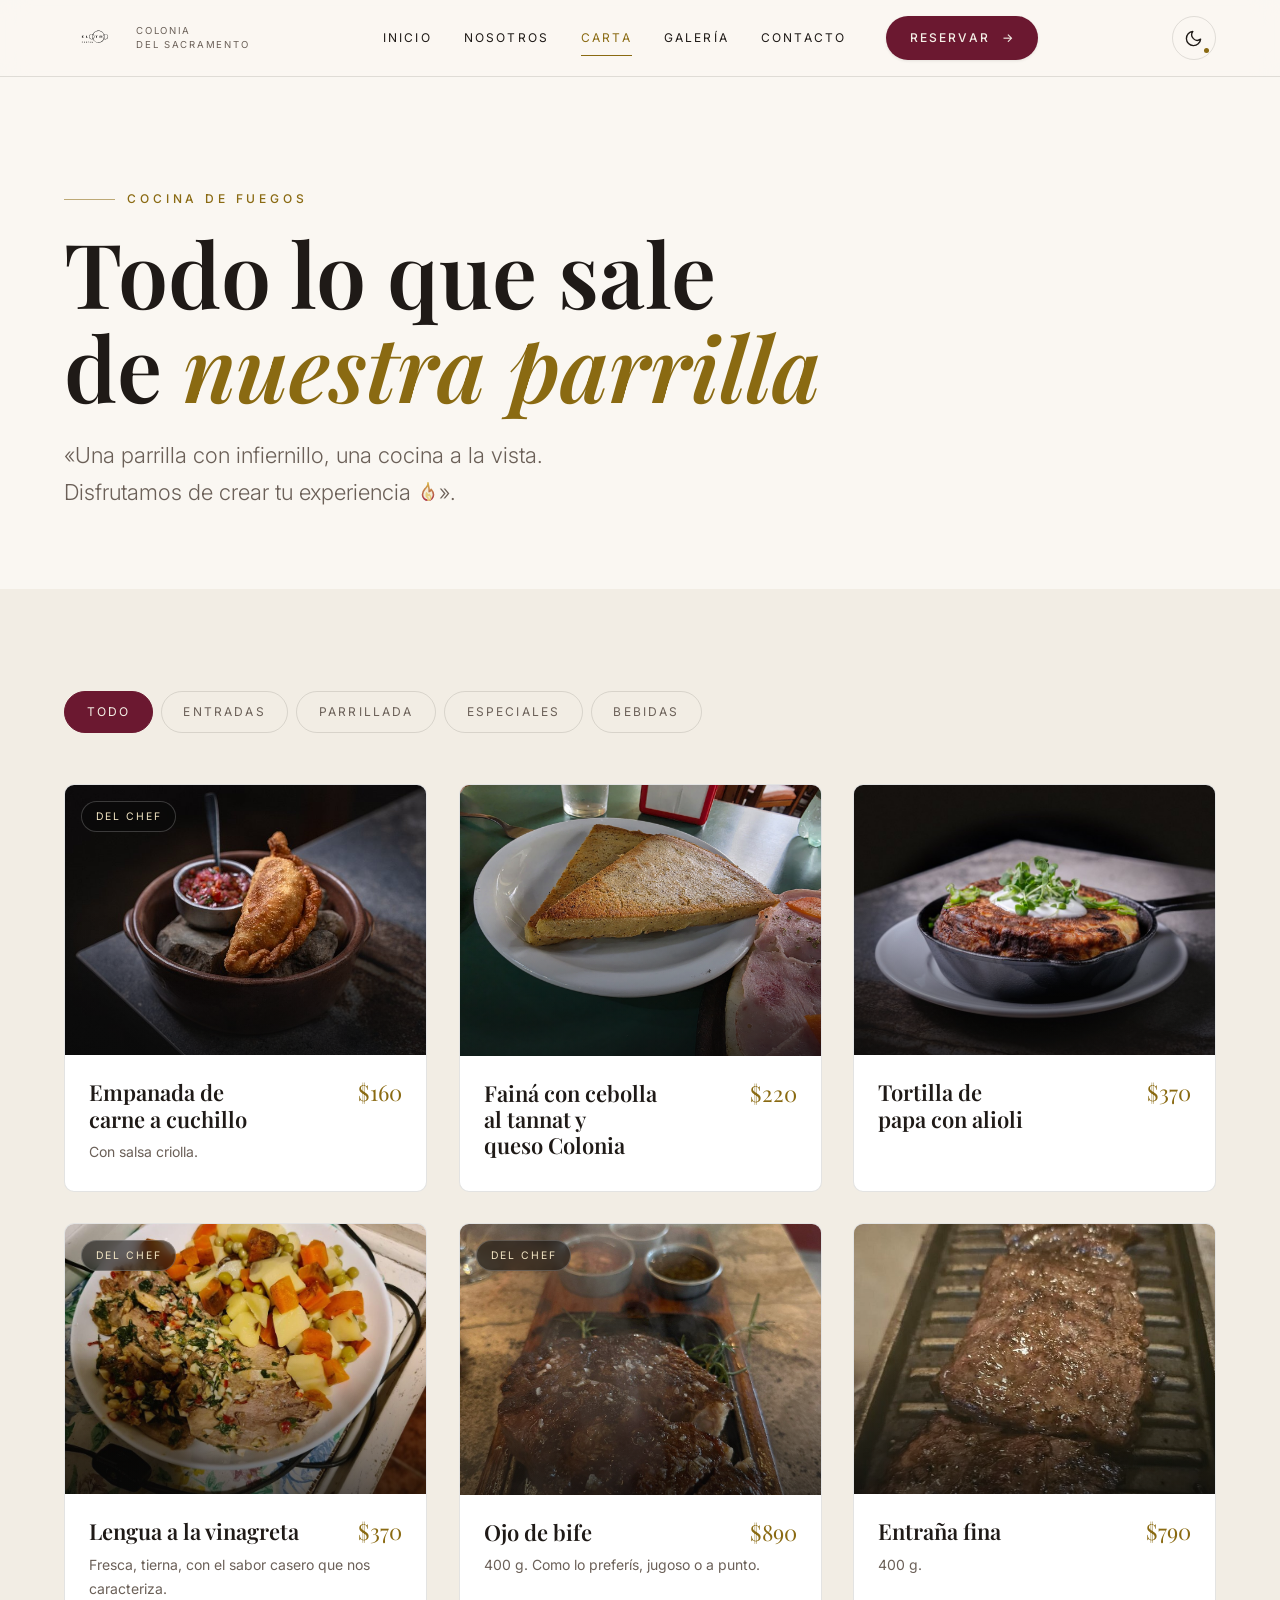
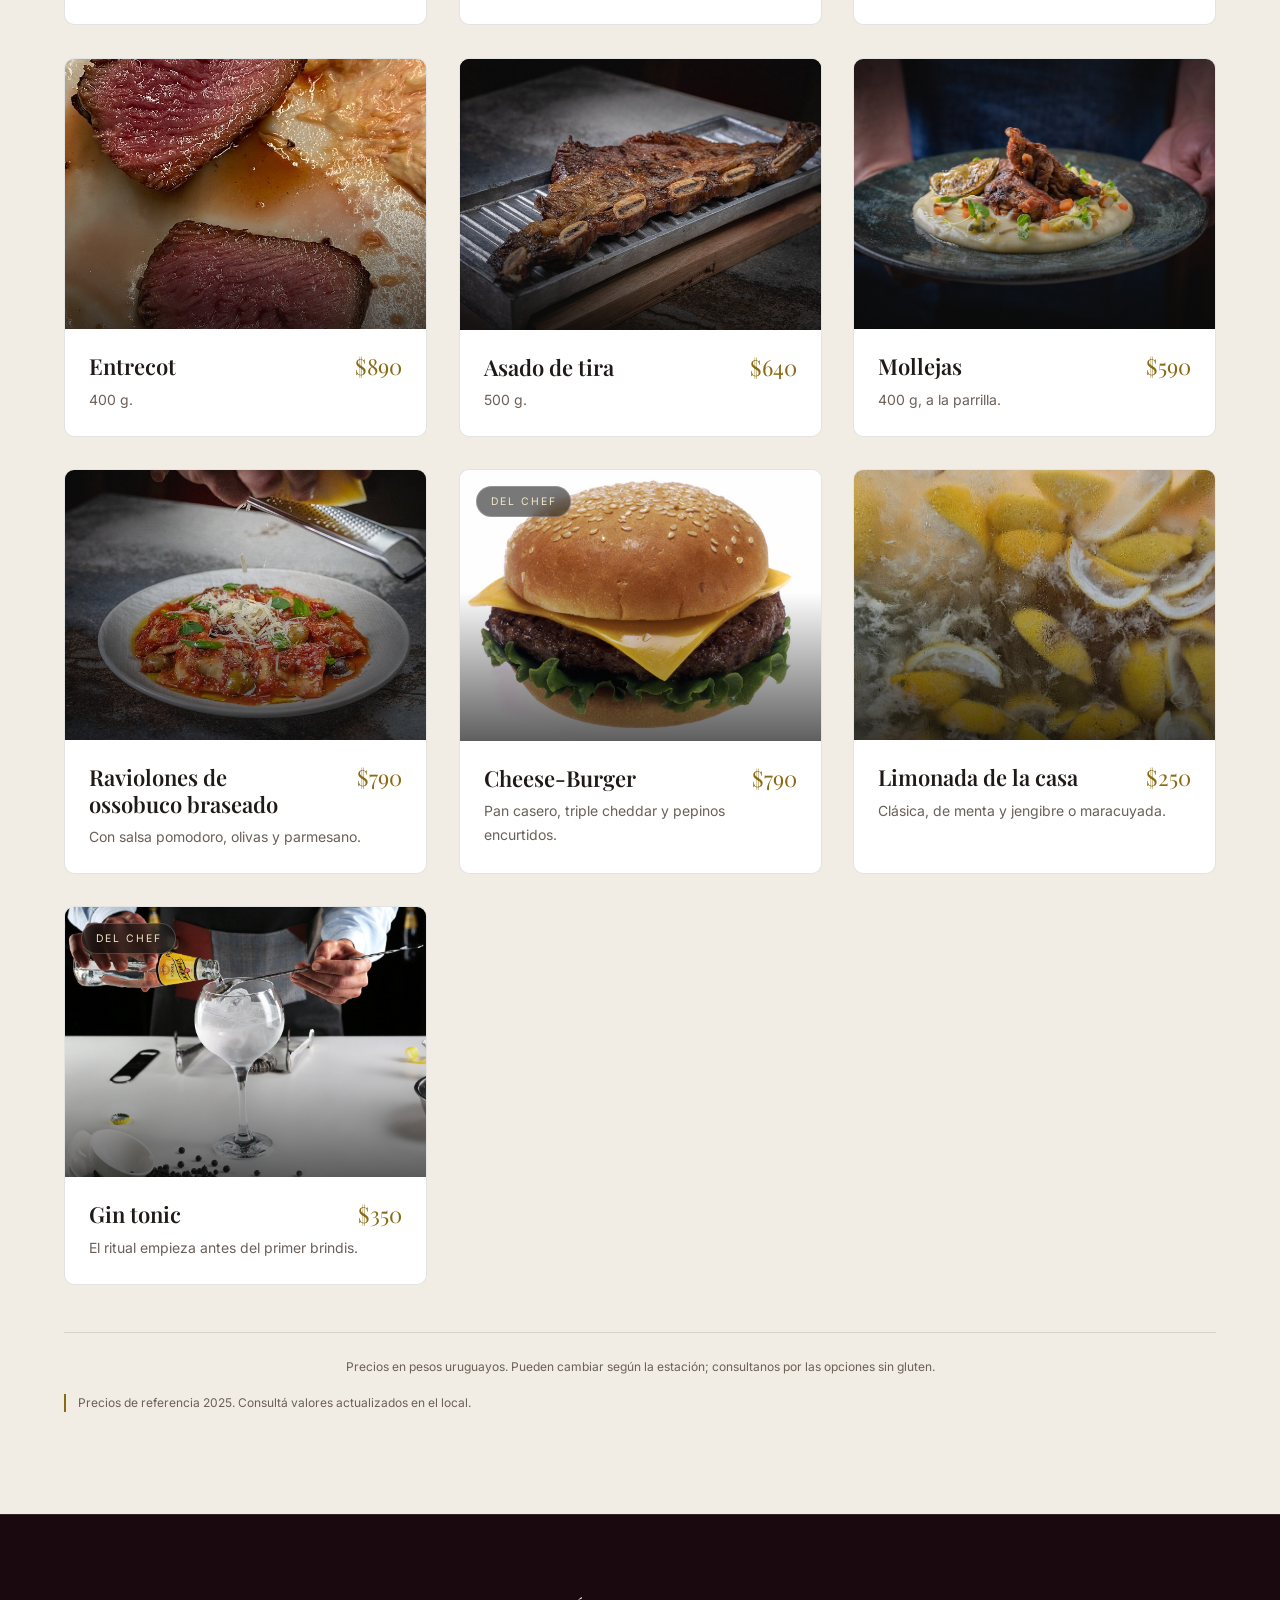
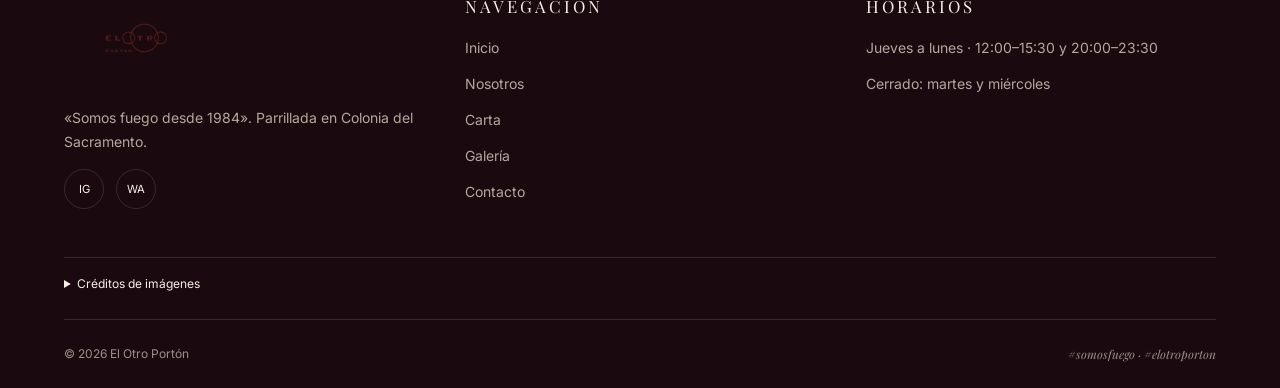
==== commit 3287f81a: "Rediseño visual: carta agrupada con fotos, reglas doradas y microcopia Aplica la dirección de arte y" ====
--- a/carta.html
+++ b/carta.html
@@ -115,9 +115,6 @@
           experiencia <svg class="flame-icon" viewBox="0 0 24 24" aria-hidden="true" focusable="false">
             <defs><linearGradient id="flame-grad" x1="0" y1="0" x2="0" y2="1"><stop offset="0" style="stop-color: var(--c-oro-400)"/><stop offset="1" style="stop-color: var(--c-vino-400)"/></linearGradient></defs><path d="M12 2c.6 3.4-1.7 4.8-3.3 6.6C7 10.5 6 12.3 6 15a6 6 0 0 0 12 0c0-2.6-1.2-4.4-2.6-6-.3 1.5-1.2 2.3-2.1 2.6.4-3.4-1-6.1-1.3-9.6z" style="fill: var(--c-oro-500); fill-opacity: .12; stroke: url(#flame-grad)"/><path d="M12 21a3 3 0 0 0 3-3c0-1.6-1.1-2.6-1.8-3.4-.3.9-.9 1.3-1.5 1.5-.1-1.5-.8-2.5-1.3-3.1-.2.8-.4 1.6-.4 2.5a3 3 0 0 0 2 3z" style="fill: none; stroke: var(--c-oro-300)"/></svg>».
         </p>
-        <p class="carta-aviso" data-reveal>
-          Precios de referencia 2025. Consultá valores actualizados en el local.
-        </p>
       </div>
     </section>
 
@@ -135,6 +132,7 @@
                grupos de window.MENU. Con la palabra equivocada en
                js/data/menu.js, el filtro quedaría sin botón. -->
           <div class="carta__filters" role="group" aria-label="Filtrar por categoría"></div>
+        <p class="carta__live sr-only" aria-live="polite"></p>
         </div>
 
         <div class="carta__grid"></div>
@@ -142,6 +140,10 @@
         <p class="carta__note">
           Precios en pesos uruguayos. Pueden cambiar según la estación; consultanos
           por las opciones sin gluten.
+        </p>
+
+        <p class="carta-aviso" data-reveal>
+          Precios de referencia 2025. Consultá valores actualizados en el local.
         </p>
 
       </div>
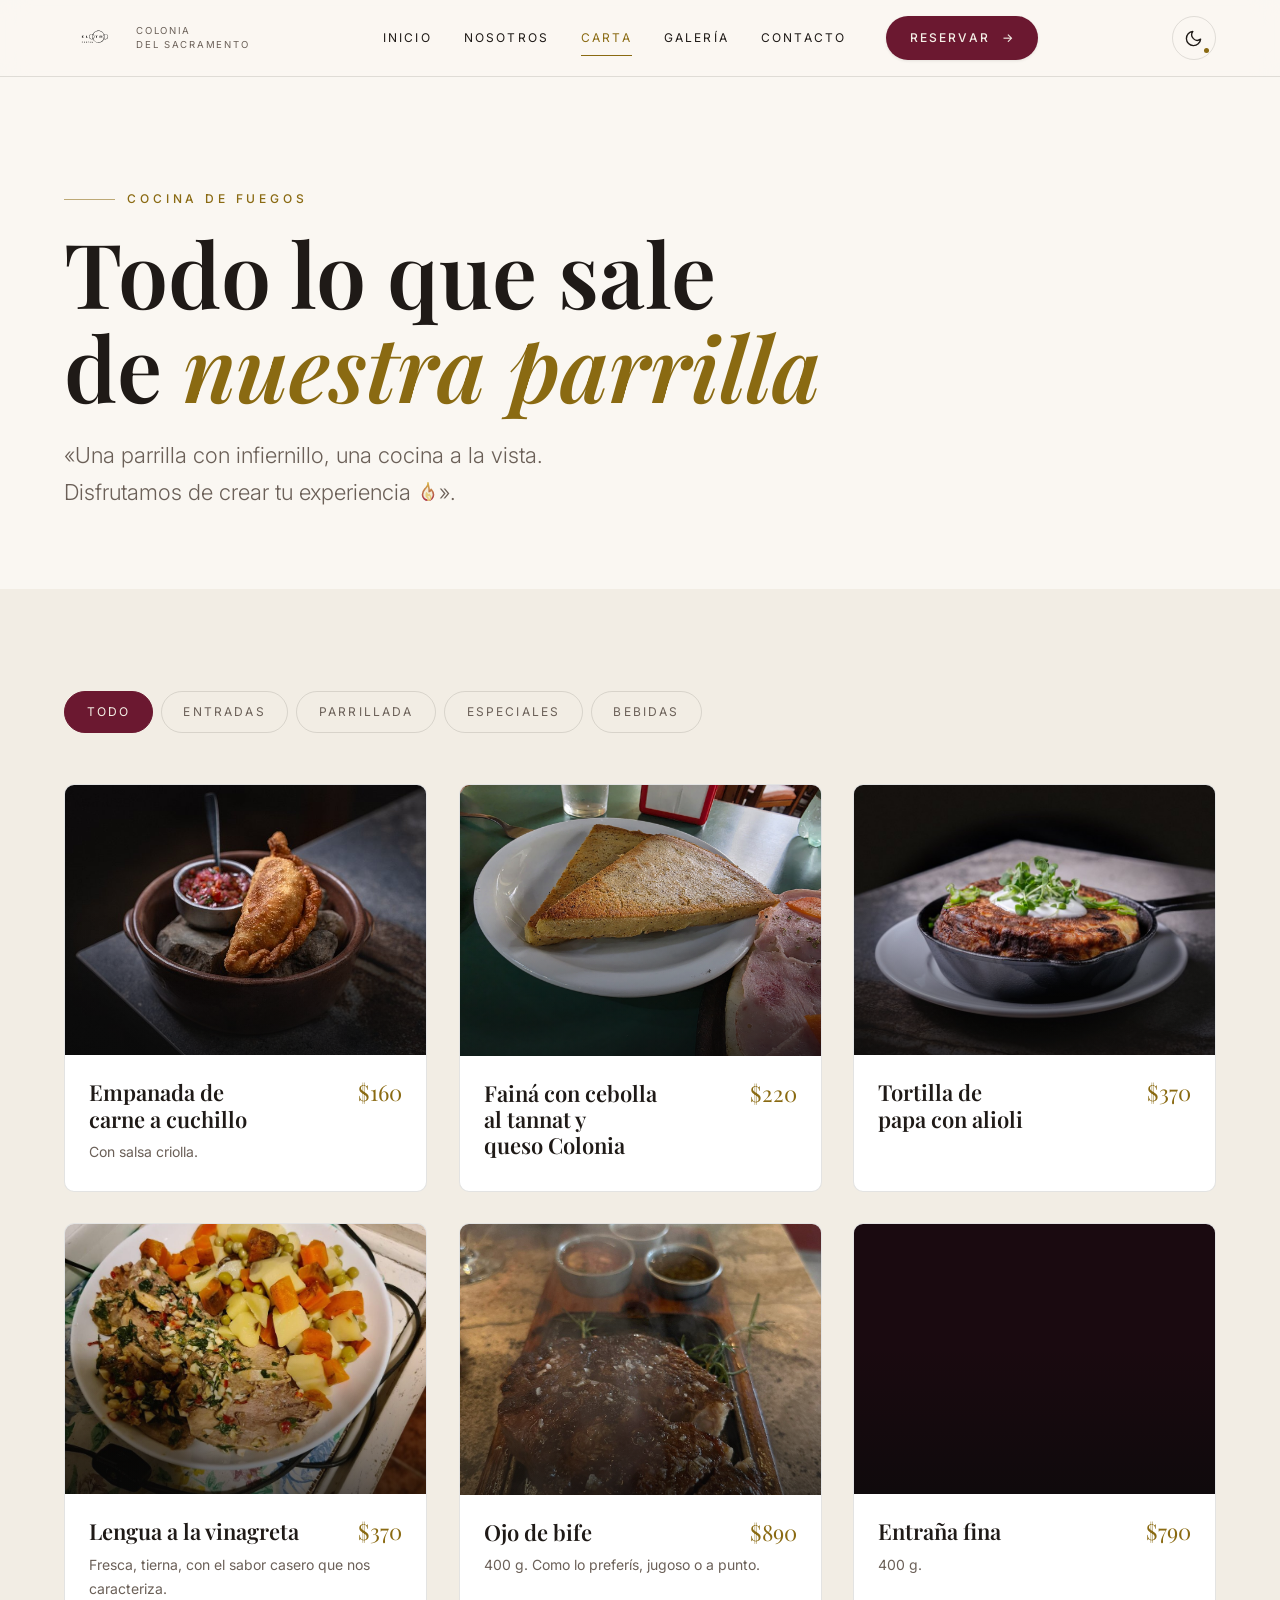
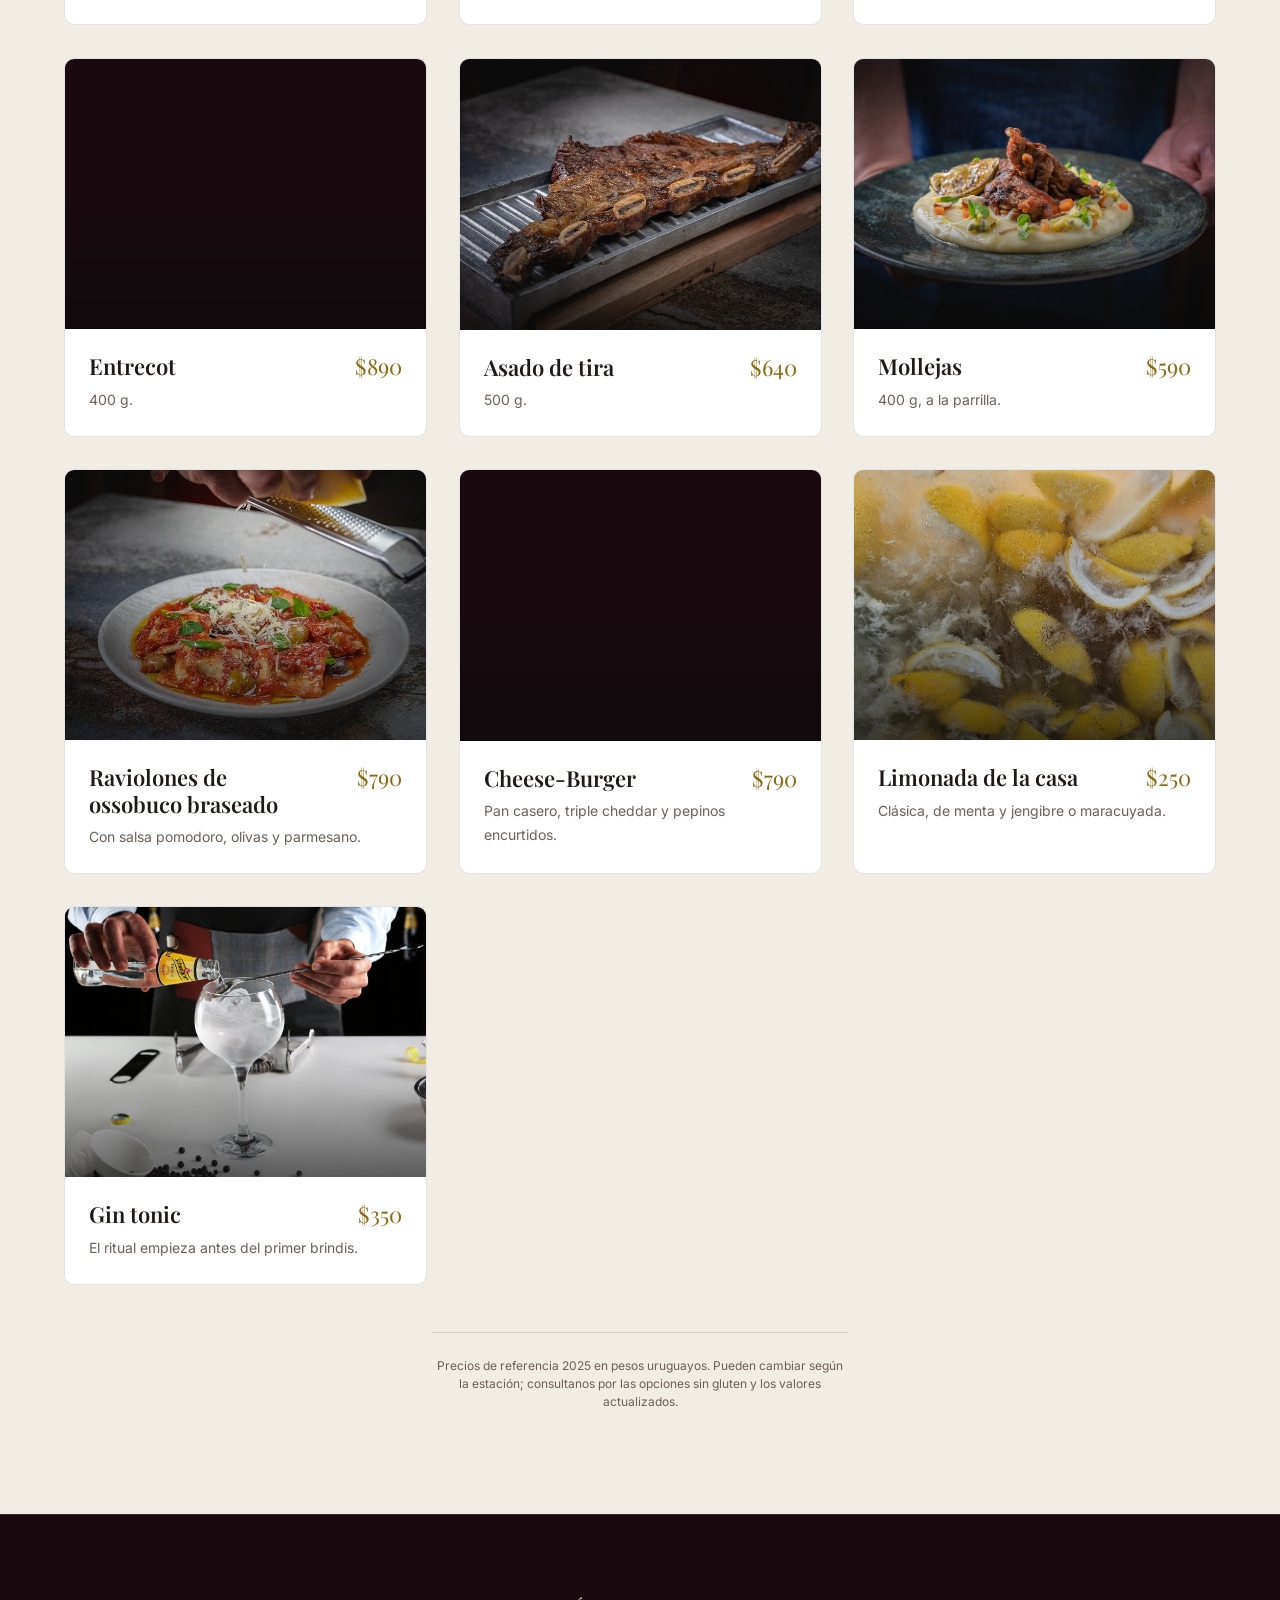
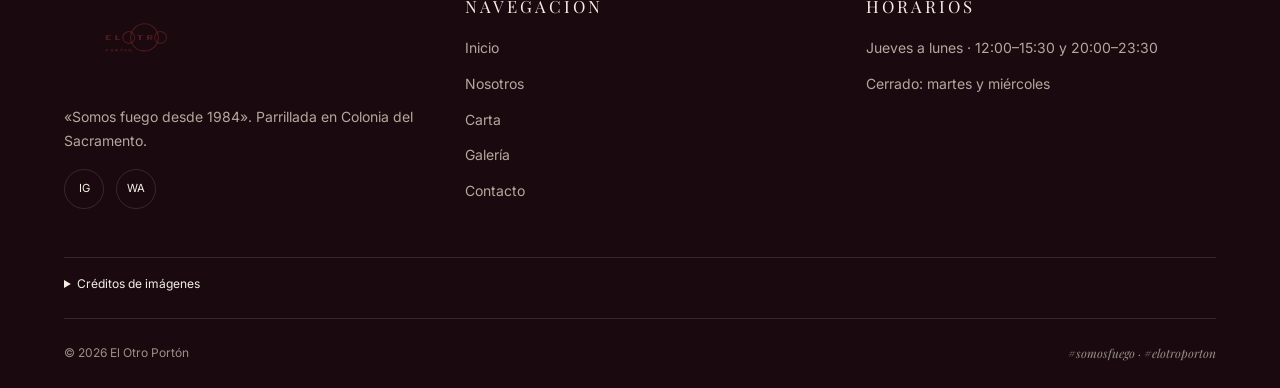
==== commit 64fb1fee: "Orden visual en móvil: filtros fijos, precios alineados y galería limpia" ====
--- a/carta.html
+++ b/carta.html
@@ -137,13 +137,12 @@
 
         <div class="carta__grid"></div>
 
-        <p class="carta__note">
-          Precios en pesos uruguayos. Pueden cambiar según la estación; consultanos
-          por las opciones sin gluten.
-        </p>
-
-        <p class="carta-aviso" data-reveal>
-          Precios de referencia 2025. Consultá valores actualizados en el local.
+        <!-- Un solo aviso al final de la carta: precios 2025 + consulta sin
+             gluten. Antes había dos párrafos con el mismo tono (carta__note y
+             carta-aviso) y se leían como un aviso repetido. -->
+        <p class="carta__note" data-reveal>
+          Precios de referencia 2025 en pesos uruguayos. Pueden cambiar según la
+          estación; consultanos por las opciones sin gluten y los valores actualizados.
         </p>
 
       </div>
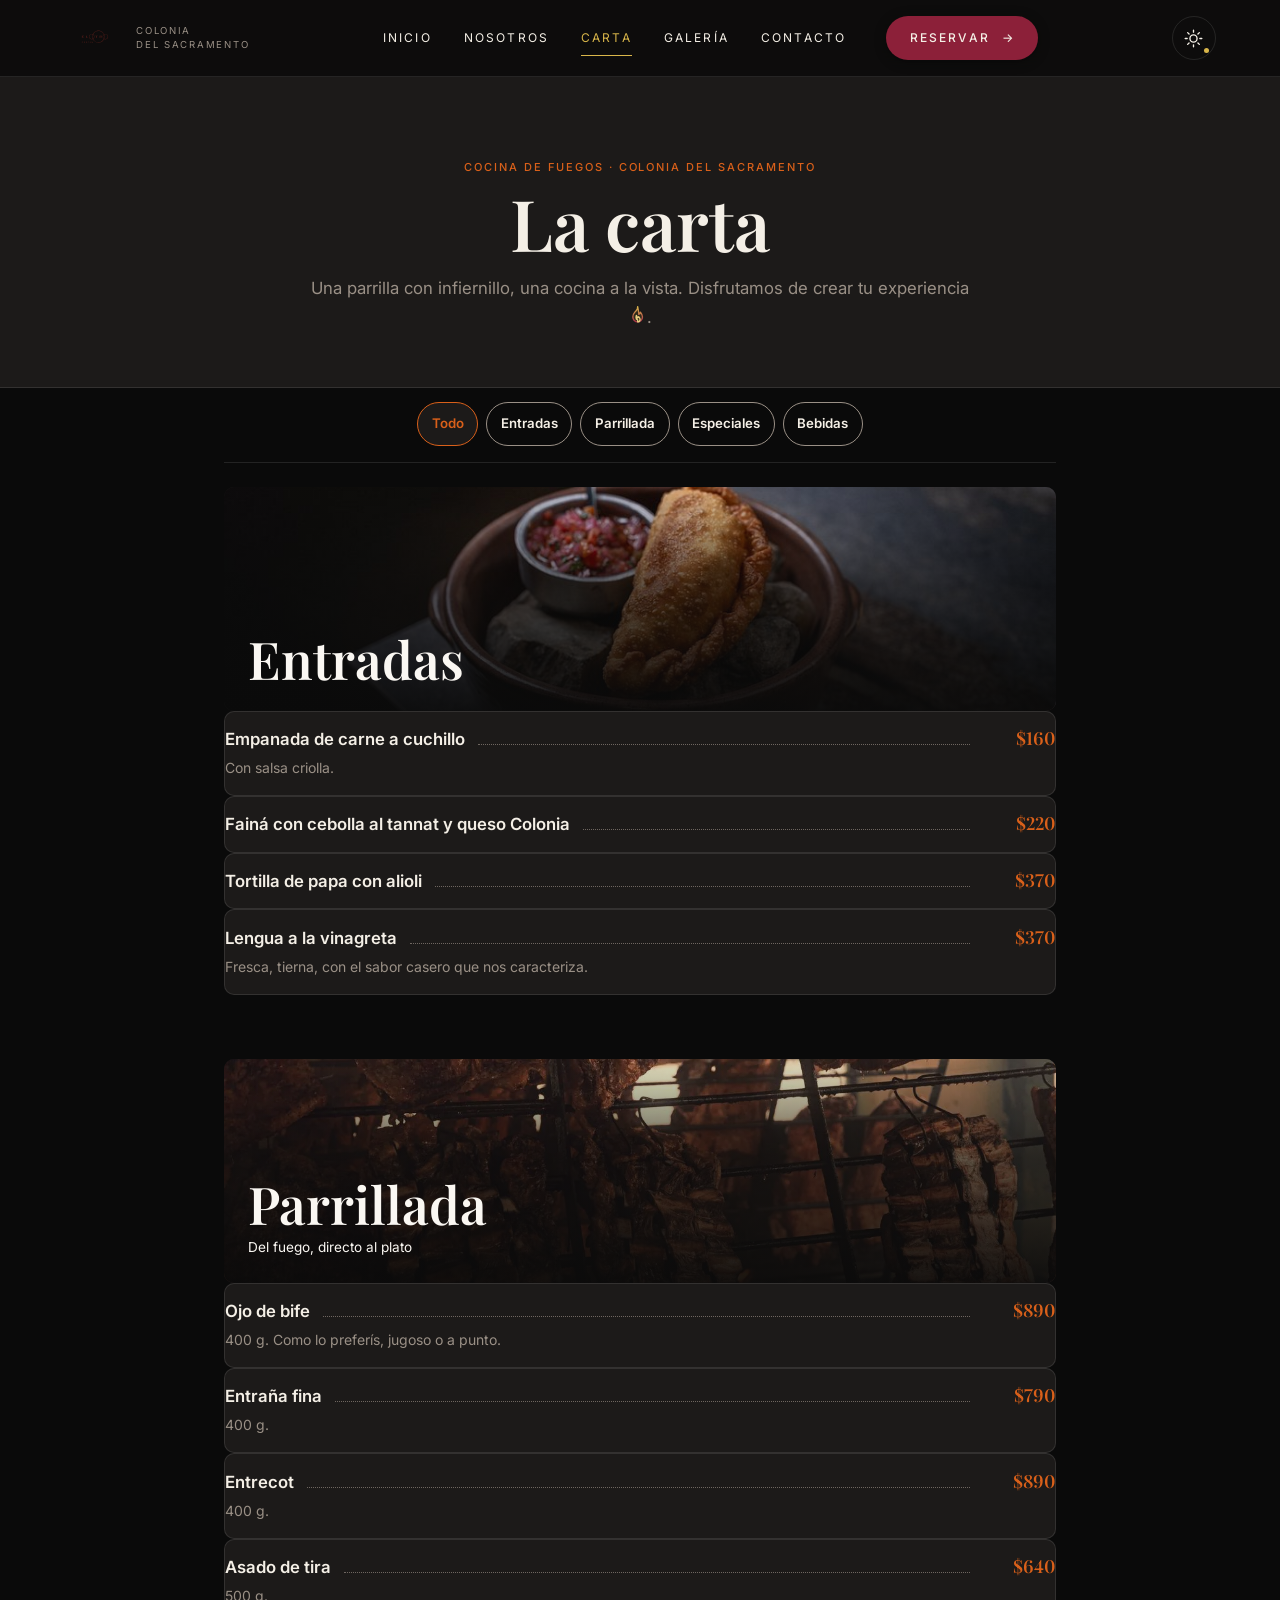
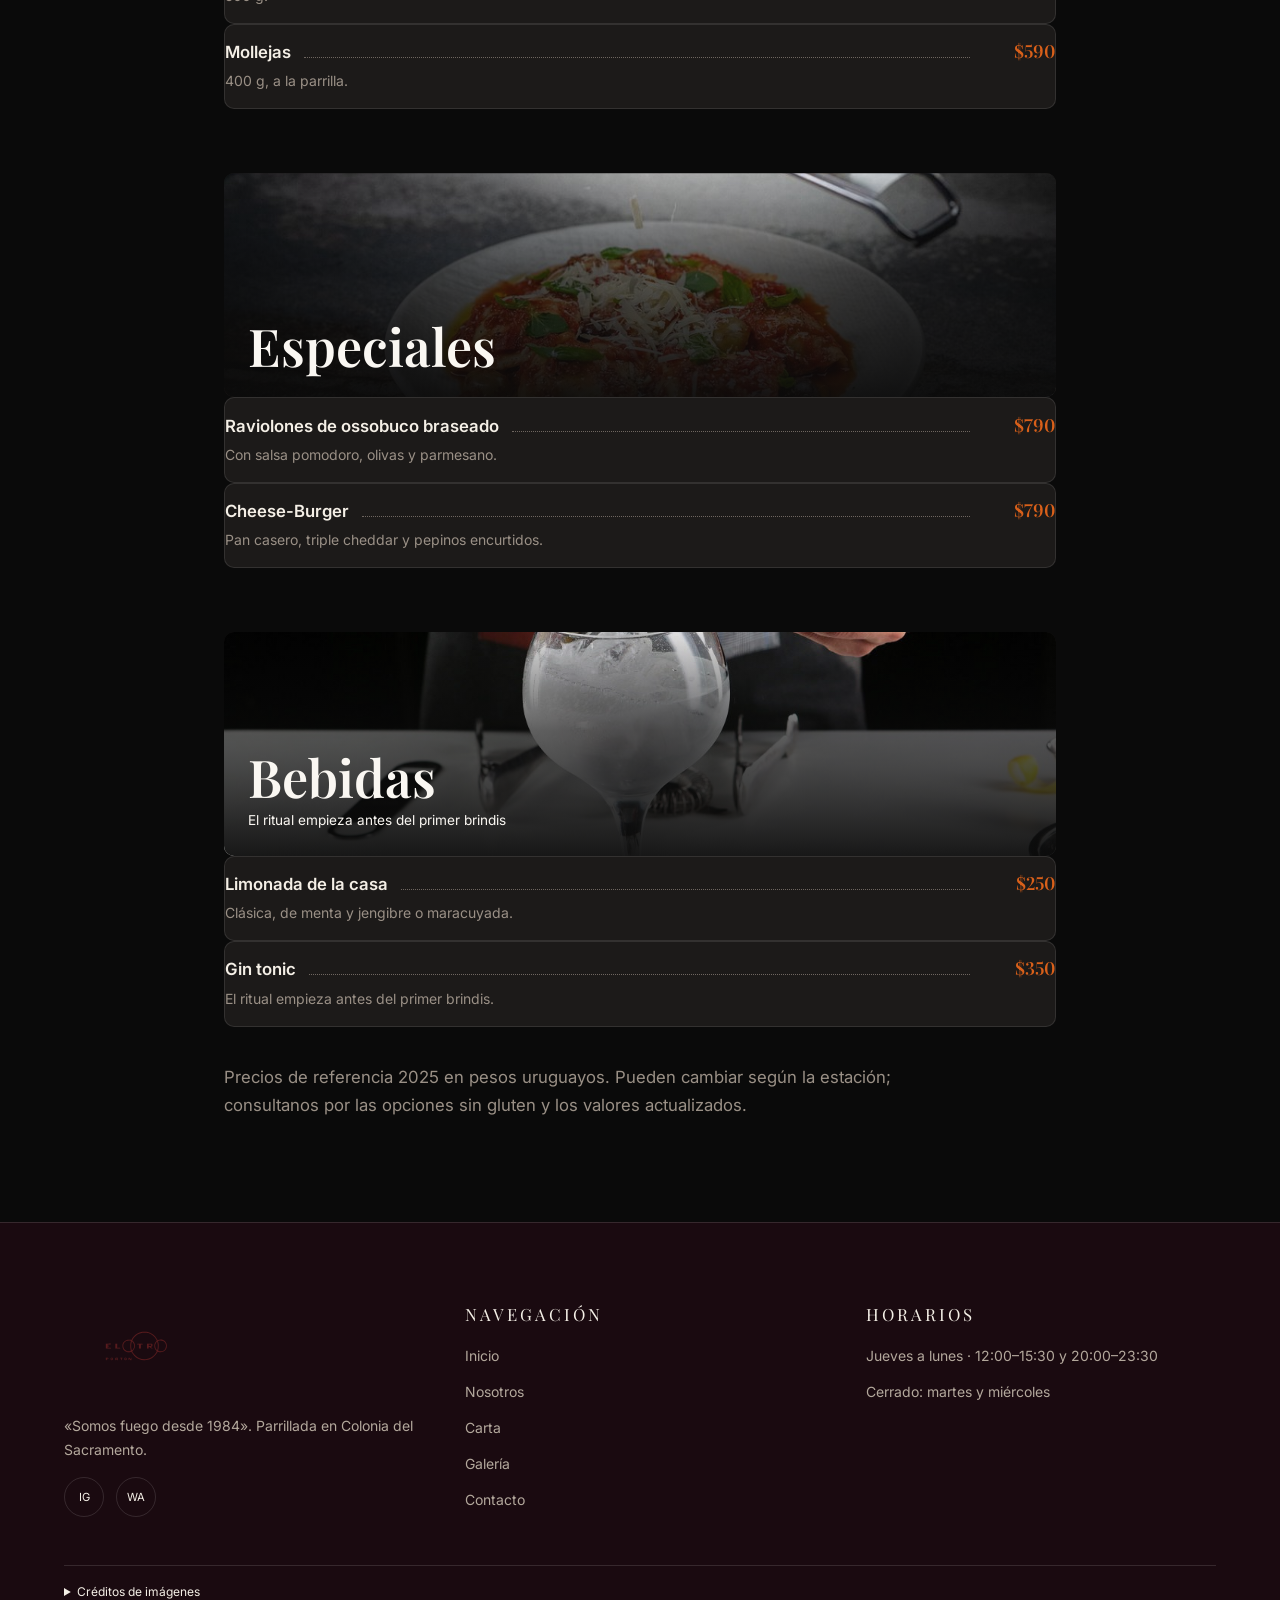
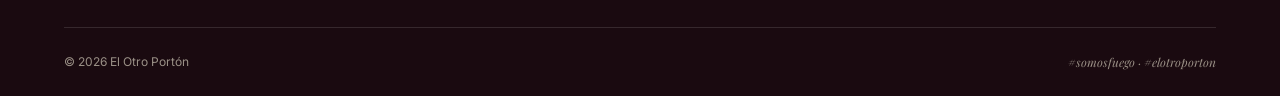
==== commit a1661b78: "Reconstruye El Otro Portón con un diseño mobile-first" ====
--- a/carta.html
+++ b/carta.html
@@ -15,6 +15,8 @@
   <meta property="og:type" content="restaurant">
 
   <link rel="icon" href="assets/img/log.svg" type="image/svg+xml">
+  <link rel="preconnect" href="https://fonts.googleapis.com">
+  <link rel="preconnect" href="https://fonts.gstatic.com" crossorigin>
   <link rel="stylesheet" href="css/main.css">
 
   <!--
@@ -22,8 +24,7 @@
     Si esto corriera más tarde (desde main.js), el visitante vería un
     destello del tema equivocado al cargar.
 
-    Si no hay nada guardado, no se pone atributo: el CSS resuelve el
-    tema con prefers-color-scheme, así que funciona igual sin este script.
+    Sin preferencia guardada, el tema por defecto es oscuro.
   -->
   <script>
     (function () {
@@ -33,7 +34,7 @@
           document.documentElement.dataset.tema = t;
         }
       } catch (e) {
-        /* Sin almacenamiento: se usa el tema del sistema. */
+        /* Sin almacenamiento: se usa el tema por defecto. */
       }
     })();
   </script>
@@ -100,51 +101,27 @@
   </header>
 
   <main id="main">
-
-    <!-- ==========================================================================
-         ENCABEZADO DE LA CARTA
-         ========================================================================== -->
-    <section class="carta-head">
-      <div class="container">
-        <span class="eyebrow" data-reveal>Cocina de fuegos</span>
-        <h1 class="carta-head__titulo" data-reveal>
-          Todo lo que sale de <span class="hl">nuestra parrilla</span>
-        </h1>
-        <p class="lead" data-reveal>
-          «Una parrilla con infiernillo, una cocina a la vista. Disfrutamos de crear tu
-          experiencia <svg class="flame-icon" viewBox="0 0 24 24" aria-hidden="true" focusable="false">
-            <defs><linearGradient id="flame-grad" x1="0" y1="0" x2="0" y2="1"><stop offset="0" style="stop-color: var(--c-oro-400)"/><stop offset="1" style="stop-color: var(--c-vino-400)"/></linearGradient></defs><path d="M12 2c.6 3.4-1.7 4.8-3.3 6.6C7 10.5 6 12.3 6 15a6 6 0 0 0 12 0c0-2.6-1.2-4.4-2.6-6-.3 1.5-1.2 2.3-2.1 2.6.4-3.4-1-6.1-1.3-9.6z" style="fill: var(--c-oro-500); fill-opacity: .12; stroke: url(#flame-grad)"/><path d="M12 21a3 3 0 0 0 3-3c0-1.6-1.1-2.6-1.8-3.4-.3.9-.9 1.3-1.5 1.5-.1-1.5-.8-2.5-1.3-3.1-.2.8-.4 1.6-.4 2.5a3 3 0 0 0 2 3z" style="fill: none; stroke: var(--c-oro-300)"/></svg>».
-        </p>
-      </div>
-    </section>
-
-    <!-- ==========================================================================
-         LA CARTA
-         Los platos los arma js/modules/carta.js desde js/data/menu.js.
-         En el HTML no hay ni una tarjeta escrita a mano: agregar un plato es
-         agregar un objeto al archivo de datos.
-         ========================================================================== -->
-    <section class="section section--alt" id="carta">
-      <div class="container">
-
-        <div class="carta__toolbar">
-          <!-- Los botones de categoría los arma carta.js también, desde los
-               grupos de window.MENU. Con la palabra equivocada en
-               js/data/menu.js, el filtro quedaría sin botón. -->
+    <header class="carta-head">
+      <div class="container carta-head__inner" data-reveal>
+        <p class="eyebrow">Cocina de fuegos · Colonia del Sacramento</p>
+        <h1 class="carta-head__titulo">La carta</h1>
+        <p class="lead">Una parrilla con infiernillo, una cocina a la vista. Disfrutamos de crear tu experiencia <svg class="flame-icon" viewBox="0 0 24 24" aria-hidden="true" focusable="false">
+            <defs><linearGradient id="flame-grad" x1="0" y1="0" x2="0" y2="1"><stop offset="0" style="stop-color: var(--c-oro-400)"/><stop offset="1" style="stop-color: var(--c-vino-400)"/></linearGradient></defs><path d="M12 2c.6 3.4-1.7 4.8-3.3 6.6C7 10.5 6 12.3 6 15a6 6 0 0 0 12 0c0-2.6-1.2-4.4-2.6-6-.3 1.5-1.2 2.3-2.1 2.6.4-3.4-1-6.1-1.3-9.6z" style="fill: var(--c-oro-500); fill-opacity: .12; stroke: url(#flame-grad)"/><path d="M12 21a3 3 0 0 0 3-3c0-1.6-1.1-2.6-1.8-3.4-.3.9-.9 1.3-1.5 1.5-.1-1.5-.8-2.5-1.3-3.1-.2.8-.4 1.6-.4 2.5a3 3 0 0 0 2 3z" style="fill: none; stroke: var(--c-oro-300)"/></svg>.</p>
+      </div>
+    </header>
+
+    <section class="carta" id="carta" aria-label="Platos y bebidas">
+      <div class="container carta__layout">
+        <div class="carta__toolbar" hidden>
           <div class="carta__filters" role="group" aria-label="Filtrar por categoría"></div>
-        <p class="carta__live sr-only" aria-live="polite"></p>
-        </div>
-
-        <div class="carta__grid"></div>
-
-        <!-- Un solo aviso al final de la carta: precios 2025 + consulta sin
-             gluten. Antes había dos párrafos con el mismo tono (carta__note y
-             carta-aviso) y se leían como un aviso repetido. -->
-        <p class="carta__note" data-reveal>
+          <p class="carta__live sr-only" aria-live="polite"></p>
+        </div>
+        <div class="carta__grid" id="carta-platos"></div>
+        <noscript><p class="carta__note">Para ver los platos y filtrar por categoría, activá JavaScript.</p></noscript>
+        <p class="carta__note">
           Precios de referencia 2025 en pesos uruguayos. Pueden cambiar según la
           estación; consultanos por las opciones sin gluten y los valores actualizados.
         </p>
-
       </div>
     </section>
 
--- a/css/main.css
+++ b/css/main.css
@@ -39,4 +39,6 @@
 @import "layout/carta.css";
 @import "layout/galeria.css";
 @import "layout/contacto.css";
-@import "layout/footer.css";+@import "layout/footer.css";
+
+@import "components/editorial.css";
